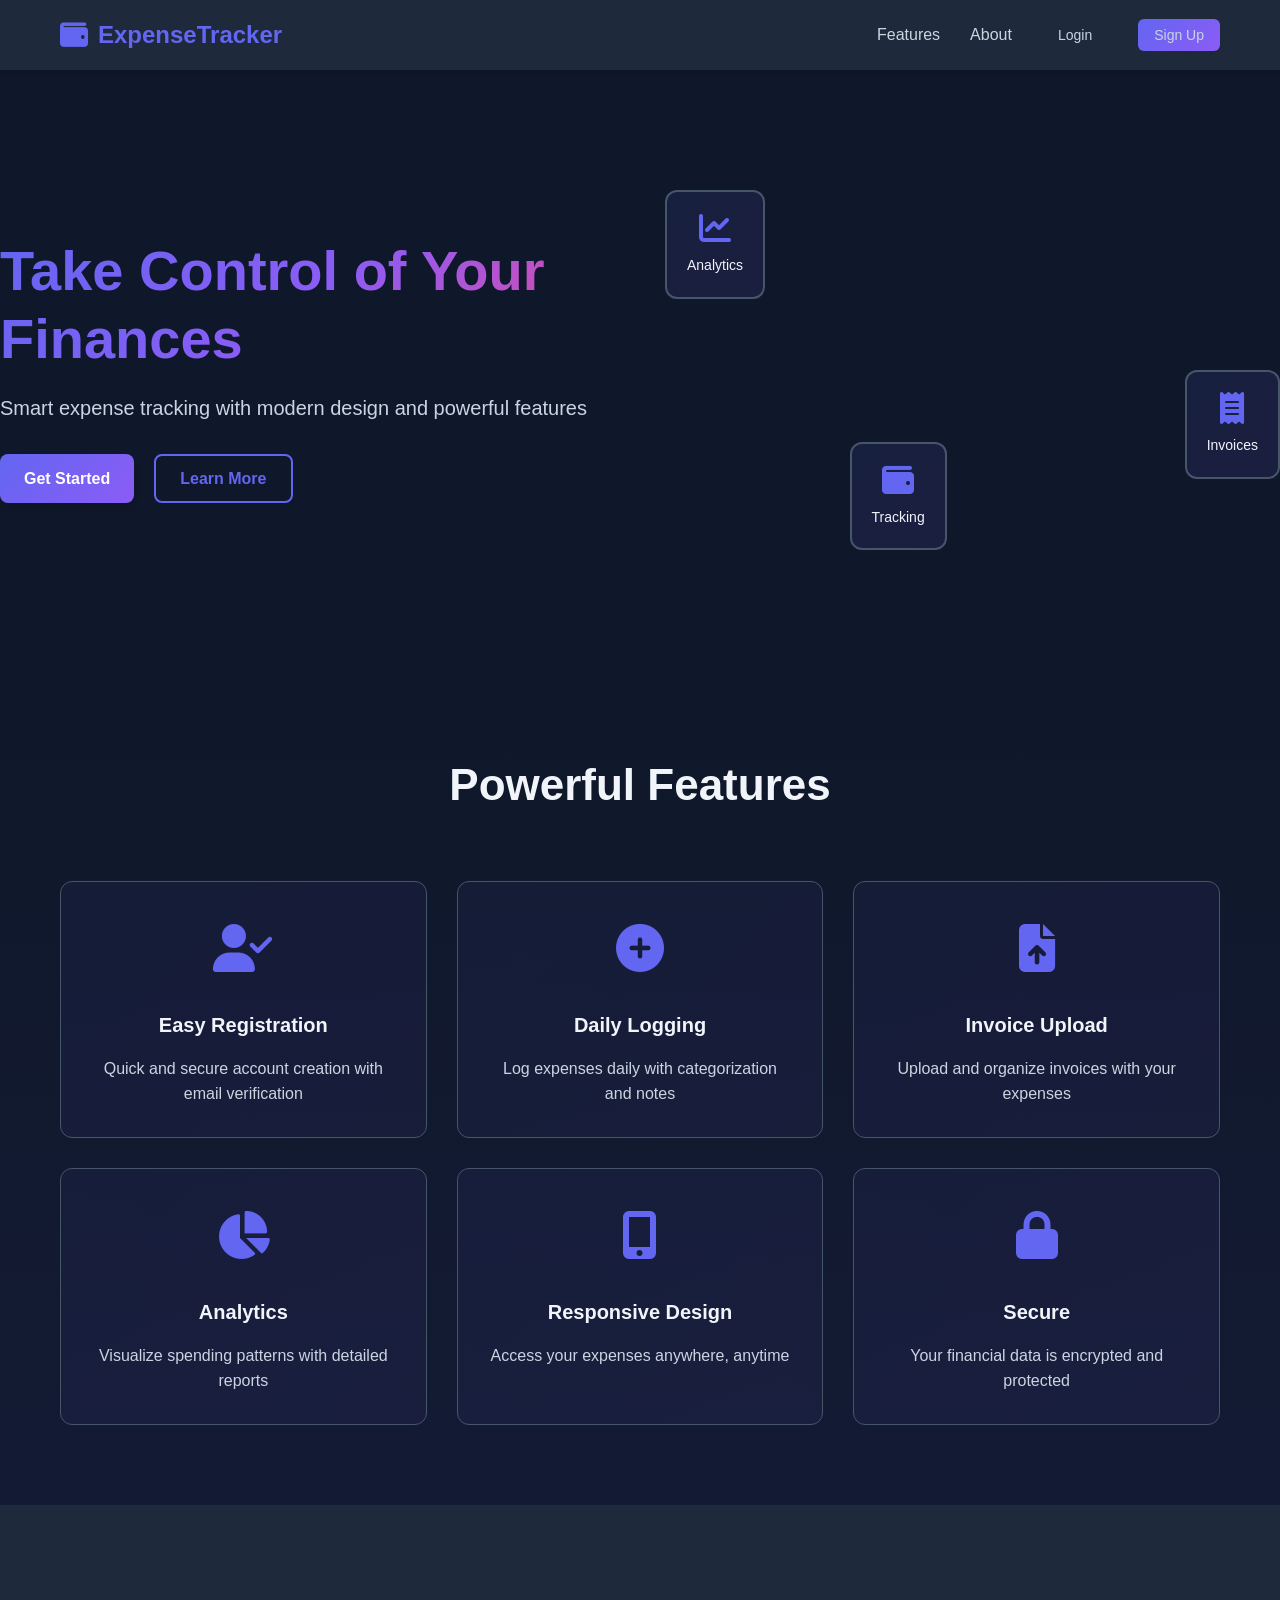
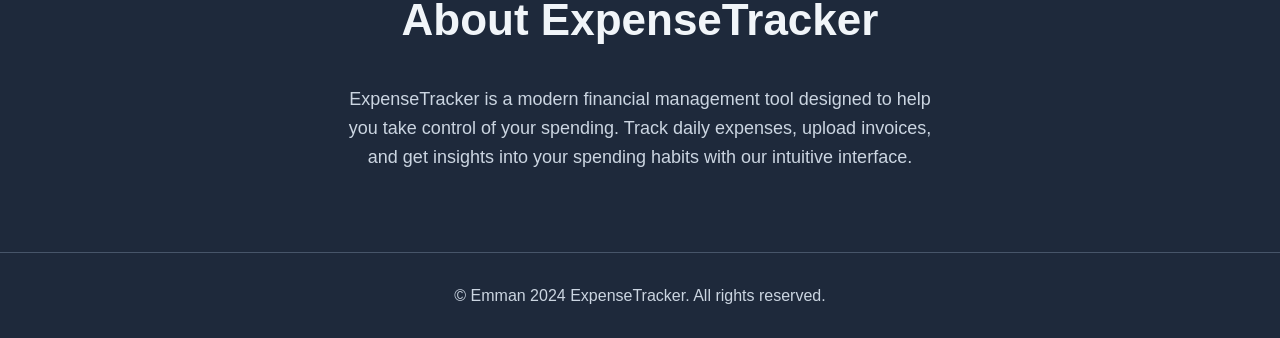
==== expense-tracker/index.html @ 3f5cd561 "Add files via upload" ====
<!DOCTYPE html>
<html lang="en">
<head>
    <meta charset="UTF-8">
    <meta name="viewport" content="width=device-width, initial-scale=1.0">
    <title>Expense Tracker - Smart Financial Management</title>
    <link rel="stylesheet" href="assets/css/style.css">
    <link rel="stylesheet" href="https://cdnjs.cloudflare.com/ajax/libs/font-awesome/6.4.0/css/all.min.css">
</head>
<body>
    <!-- Navigation -->
    <nav class="navbar">
        <div class="container">
            <div class="navbar-brand">
                <i class="fas fa-wallet"></i>
                <span>ExpenseTracker</span>
            </div>
            <ul class="nav-links">
                <li><a href="#features">Features</a></li>
                <li><a href="#about">About</a></li>
                <li><a href="login.html" class="btn-login">Login</a></li>
                <li><a href="register.html" class="btn-signup">Sign Up</a></li>
            </ul>
            <div class="hamburger">
                <span></span>
                <span></span>
                <span></span>
            </div>
        </div>
    </nav>

    <!-- Hero Section -->
    <section class="hero">
        <div class="hero-content">
            <h1>Take Control of Your Finances</h1>
            <p>Smart expense tracking with modern design and powerful features</p>
            <div class="hero-buttons">
                <a href="register.html" class="btn btn-primary">Get Started</a>
                <a href="#features" class="btn btn-secondary">Learn More</a>
            </div>
        </div>
        <div class="hero-image">
            <div class="floating-card card-1">
                <i class="fas fa-chart-line"></i>
                <p>Analytics</p>
            </div>
            <div class="floating-card card-2">
                <i class="fas fa-receipt"></i>
                <p>Invoices</p>
            </div>
            <div class="floating-card card-3">
                <i class="fas fa-wallet"></i>
                <p>Tracking</p>
            </div>
        </div>
    </section>

    <!-- Features Section -->
    <section id="features" class="features">
        <div class="container">
            <h2>Powerful Features</h2>
            <div class="features-grid">
                <div class="feature-card">
                    <div class="feature-icon">
                        <i class="fas fa-user-check"></i>
                    </div>
                    <h3>Easy Registration</h3>
                    <p>Quick and secure account creation with email verification</p>
                </div>
                <div class="feature-card">
                    <div class="feature-icon">
                        <i class="fas fa-plus-circle"></i>
                    </div>
                    <h3>Daily Logging</h3>
                    <p>Log expenses daily with categorization and notes</p>
                </div>
                <div class="feature-card">
                    <div class="feature-icon">
                        <i class="fas fa-file-upload"></i>
                    </div>
                    <h3>Invoice Upload</h3>
                    <p>Upload and organize invoices with your expenses</p>
                </div>
                <div class="feature-card">
                    <div class="feature-icon">
                        <i class="fas fa-chart-pie"></i>
                    </div>
                    <h3>Analytics</h3>
                    <p>Visualize spending patterns with detailed reports</p>
                </div>
                <div class="feature-card">
                    <div class="feature-icon">
                        <i class="fas fa-mobile-alt"></i>
                    </div>
                    <h3>Responsive Design</h3>
                    <p>Access your expenses anywhere, anytime</p>
                </div>
                <div class="feature-card">
                    <div class="feature-icon">
                        <i class="fas fa-lock"></i>
                    </div>
                    <h3>Secure</h3>
                    <p>Your financial data is encrypted and protected</p>
                </div>
            </div>
        </div>
    </section>

    <!-- About Section -->
    <section id="about" class="about">
        <div class="container">
            <h2>About ExpenseTracker</h2>
            <p>ExpenseTracker is a modern financial management tool designed to help you take control of your spending. Track daily expenses, upload invoices, and get insights into your spending habits with our intuitive interface.</p>
        </div>
    </section>

    <!-- Footer -->
    <footer class="footer">
        <div class="container">
            <p>&copy; Emman 2024 ExpenseTracker. All rights reserved.</p>
        </div>
    </footer>

    <script src="assets/js/script.js"></script>
</body>
</html>
---- expense-tracker/assets/css/style.css ----
/* =====================
   GLOBAL STYLES
   ===================== */

:root {
    --primary-color: #6366f1;
    --secondary-color: #8b5cf6;
    --accent-color: #ec4899;
    --success-color: #10b981;
    --warning-color: #f59e0b;
    --danger-color: #ef4444;
    --bg-primary: #0f172a;
    --bg-secondary: #1e293b;
    --bg-tertiary: #334155;
    --text-primary: #f1f5f9;
    --text-secondary: #cbd5e1;
    --border-color: #475569;
    --shadow: 0 10px 25px rgba(0, 0, 0, 0.3);
    --shadow-sm: 0 4px 6px rgba(0, 0, 0, 0.1);
    --transition: all 0.3s cubic-bezier(0.4, 0, 0.2, 1);
}

* {
    margin: 0;
    padding: 0;
    box-sizing: border-box;
}

html {
    scroll-behavior: smooth;
}

body {
    font-family: 'Segoe UI', Tahoma, Geneva, Verdana, sans-serif;
    background-color: var(--bg-primary);
    color: var(--text-primary);
    line-height: 1.6;
    overflow-x: hidden;
}

/* =====================
   UTILITIES
   ===================== */

.container {
    max-width: 1200px;
    margin: 0 auto;
    padding: 0 20px;
}

/* Buttons */
.btn {
    padding: 10px 24px;
    border: none;
    border-radius: 8px;
    font-size: 16px;
    font-weight: 600;
    cursor: pointer;
    transition: var(--transition);
    display: inline-flex;
    align-items: center;
    gap: 8px;
    text-decoration: none;
}

.btn-primary {
    background: linear-gradient(135deg, var(--primary-color), var(--secondary-color));
    color: white;
    box-shadow: var(--shadow-sm);
}

.btn-primary:hover {
    transform: translateY(-2px);
    box-shadow: var(--shadow);
}

.btn-secondary {
    background: transparent;
    color: var(--primary-color);
    border: 2px solid var(--primary-color);
}

.btn-secondary:hover {
    background: rgba(99, 102, 241, 0.1);
}

.btn-login, .btn-signup {
    padding: 8px 16px;
    border-radius: 6px;
    font-size: 14px;
}

.btn-login {
    color: var(--primary-color);
    background: transparent;
}

.btn-signup {
    background: linear-gradient(135deg, var(--primary-color), var(--secondary-color));
    color: white;
}

/* Forms */
.form-group {
    margin-bottom: 20px;
    position: relative;
}

.form-group label {
    display: block;
    margin-bottom: 8px;
    font-weight: 500;
    color: var(--text-primary);
}

.form-group input,
.form-group select,
.form-group textarea {
    width: 100%;
    padding: 12px 16px;
    background-color: var(--bg-secondary);
    border: 2px solid var(--border-color);
    color: var(--text-primary);
    border-radius: 8px;
    font-size: 16px;
    transition: var(--transition);
    font-family: inherit;
}

.form-group input:focus,
.form-group select:focus,
.form-group textarea:focus {
    outline: none;
    border-color: var(--primary-color);
    box-shadow: 0 0 0 3px rgba(99, 102, 241, 0.1);
}

.form-group i {
    position: absolute;
    right: 16px;
    top: 42px;
    color: var(--text-secondary);
    pointer-events: none;
}

.form-grid {
    display: grid;
    grid-template-columns: repeat(auto-fit, minmax(250px, 1fr));
    gap: 20px;
}

/* Messages */
.message {
    padding: 12px 16px;
    border-radius: 6px;
    margin-top: 16px;
    display: none;
}

.message.success {
    background-color: rgba(16, 185, 129, 0.1);
    color: var(--success-color);
    display: block;
    border: 1px solid rgba(16, 185, 129, 0.3);
}

.message.error {
    background-color: rgba(239, 68, 68, 0.1);
    color: var(--danger-color);
    display: block;
    border: 1px solid rgba(239, 68, 68, 0.3);
}

/* Empty State */
.empty-state {
    text-align: center;
    padding: 40px 20px;
    color: var(--text-secondary);
}

/* =====================
   NAVBAR
   ===================== */

.navbar {
    background-color: var(--bg-secondary);
    padding: 1rem 0;
    position: sticky;
    top: 0;
    z-index: 100;
    box-shadow: var(--shadow-sm);
}

.navbar .container {
    display: flex;
    justify-content: space-between;
    align-items: center;
}

.navbar-brand {
    display: flex;
    align-items: center;
    gap: 10px;
    font-size: 24px;
    font-weight: 700;
    color: var(--primary-color);
}

.navbar-brand i {
    font-size: 28px;
}

.nav-links {
    display: flex;
    list-style: none;
    gap: 30px;
    align-items: center;
}

.nav-links a {
    color: var(--text-secondary);
    text-decoration: none;
    transition: var(--transition);
    font-weight: 500;
}

.nav-links a:hover {
    color: var(--primary-color);
}

.hamburger {
    display: none;
    flex-direction: column;
    gap: 5px;
    cursor: pointer;
}

.hamburger span {
    width: 25px;
    height: 3px;
    background-color: var(--text-primary);
    border-radius: 2px;
}

/* =====================
   HERO SECTION
   ===================== */

.hero {
    padding: 100px 0;
    display: grid;
    grid-template-columns: 1fr 1fr;
    gap: 50px;
    align-items: center;
}

.hero-content h1 {
    font-size: 56px;
    line-height: 1.2;
    margin-bottom: 20px;
    background: linear-gradient(135deg, var(--primary-color), var(--secondary-color), var(--accent-color));
    -webkit-background-clip: text;
    -webkit-text-fill-color: transparent;
    background-clip: text;
}

.hero-content p {
    font-size: 20px;
    color: var(--text-secondary);
    margin-bottom: 30px;
}

.hero-buttons {
    display: flex;
    gap: 20px;
}

.hero-image {
    position: relative;
    height: 400px;
}

.floating-card {
    position: absolute;
    background: linear-gradient(135deg, rgba(99, 102, 241, 0.1), rgba(139, 92, 246, 0.1));
    border: 2px solid var(--border-color);
    border-radius: 12px;
    padding: 20px;
    text-align: center;
    animation: float 3s ease-in-out infinite;
}

.floating-card i {
    font-size: 32px;
    color: var(--primary-color);
    margin-bottom: 10px;
}

.floating-card p {
    font-size: 14px;
}

.card-1 {
    top: 20px;
    left: 0;
    animation-delay: 0s;
}

.card-2 {
    top: 50%;
    right: 0;
    animation-delay: 1s;
}

.card-3 {
    bottom: 20px;
    left: 30%;
    animation-delay: 2s;
}

@keyframes float {
    0%, 100% { transform: translateY(0px); }
    50% { transform: translateY(-20px); }
}

/* =====================
   FEATURES SECTION
   ===================== */

.features {
    padding: 80px 0;
    background: linear-gradient(180deg, transparent, rgba(99, 102, 241, 0.05));
}

.features h2 {
    font-size: 44px;
    text-align: center;
    margin-bottom: 60px;
}

.features-grid {
    display: grid;
    grid-template-columns: repeat(auto-fit, minmax(300px, 1fr));
    gap: 30px;
}

.feature-card {
    background: linear-gradient(135deg, rgba(99, 102, 241, 0.05), rgba(139, 92, 246, 0.05));
    border: 1px solid var(--border-color);
    border-radius: 12px;
    padding: 30px;
    text-align: center;
    transition: var(--transition);
    cursor: pointer;
}

.feature-card:hover {
    border-color: var(--primary-color);
    transform: translateY(-5px);
    box-shadow: var(--shadow);
}

.feature-icon {
    font-size: 48px;
    color: var(--primary-color);
    margin-bottom: 20px;
}

.feature-card h3 {
    font-size: 20px;
    margin-bottom: 15px;
}

.feature-card p {
    color: var(--text-secondary);
}

/* =====================
   ABOUT SECTION
   ===================== */

.about {
    padding: 80px 0;
    text-align: center;
    background-color: var(--bg-secondary);
}

.about h2 {
    font-size: 44px;
    margin-bottom: 30px;
}

.about p {
    font-size: 18px;
    color: var(--text-secondary);
    max-width: 600px;
    margin: 0 auto;
}

/* =====================
   AUTH PAGE
   ===================== */

.auth-page {
    display: flex;
    align-items: center;
    justify-content: center;
    min-height: 100vh;
    background: linear-gradient(135deg, var(--bg-primary), var(--bg-secondary));
}

.auth-container {
    width: 100%;
    max-width: 450px;
    padding: 20px;
}

.auth-box {
    background-color: var(--bg-secondary);
    border: 1px solid var(--border-color);
    border-radius: 16px;
    padding: 40px;
    box-shadow: var(--shadow);
}

.auth-header {
    text-align: center;
    margin-bottom: 40px;
}

.auth-header i {
    font-size: 48px;
    color: var(--primary-color);
    margin-bottom: 20px;
}

.auth-header h1 {
    font-size: 28px;
    margin-bottom: 10px;
}

.auth-header p {
    color: var(--text-secondary);
    font-size: 16px;
}

.auth-form {
    display: flex;
    flex-direction: column;
    gap: 20px;
}

.auth-footer {
    text-align: center;
    margin-top: 20px;
}

.auth-footer p {
    color: var(--text-secondary);
}

.auth-footer a {
    color: var(--primary-color);
    text-decoration: none;
    font-weight: 600;
}

.auth-footer a:hover {
    text-decoration: underline;
}

/* =====================
   FOOTER
   ===================== */

.footer {
    background-color: var(--bg-secondary);
    padding: 30px 0;
    text-align: center;
    border-top: 1px solid var(--border-color);
    color: var(--text-secondary);
}

/* =====================
   DASHBOARD
   ===================== */

.dashboard-header {
    background-color: var(--bg-secondary);
    border-bottom: 1px solid var(--border-color);
    padding: 20px;
    display: flex;
    justify-content: space-between;
    align-items: center;
    position: sticky;
    top: 0;
    z-index: 90;
}

.header-left {
    display: flex;
    align-items: center;
    gap: 20px;
}

.menu-toggle {
    display: none;
    background: none;
    border: none;
    color: var(--text-primary);
    font-size: 24px;
    cursor: pointer;
}

.brand {
    display: flex;
    align-items: center;
    gap: 10px;
    font-size: 20px;
    font-weight: 700;
    color: var(--primary-color);
}

.brand i {
    font-size: 24px;
}

.header-right {
    display: flex;
    align-items: center;
    gap: 20px;
}

.user-profile {
    display: flex;
    align-items: center;
    gap: 15px;
    color: var(--text-secondary);
}

.logout-btn {
    background: linear-gradient(135deg, var(--primary-color), var(--secondary-color));
    border: none;
    color: white;
    width: 40px;
    height: 40px;
    border-radius: 8px;
    cursor: pointer;
    transition: var(--transition);
    font-size: 16px;
}

.logout-btn:hover {
    transform: scale(1.05);
}

/* Dashboard Layout */
.dashboard-container {
    display: grid;
    grid-template-columns: 250px 1fr;
    gap: 0;
    min-height: calc(100vh - 60px);
}

.sidebar {
    background-color: var(--bg-secondary);
    border-right: 1px solid var(--border-color);
    padding: 20px;
    max-height: calc(100vh - 60px);
    overflow-y: auto;
}

.sidebar-nav ul {
    list-style: none;
    display: flex;
    flex-direction: column;
    gap: 10px;
}

.sidebar-nav .nav-link {
    display: flex;
    align-items: center;
    gap: 15px;
    padding: 12px 16px;
    color: var(--text-secondary);
    text-decoration: none;
    border-radius: 8px;
    transition: var(--transition);
}

.sidebar-nav .nav-link:hover,
.sidebar-nav .nav-link.active {
    background-color: rgba(99, 102, 241, 0.1);
    color: var(--primary-color);
}

.sidebar-nav .nav-link i {
    font-size: 18px;
    width: 20px;
}

/* Dashboard Content */
.dashboard-content {
    padding: 40px;
    background-color: var(--bg-primary);
    overflow-y: auto;
    max-height: calc(100vh - 60px);
}

.page {
    display: none;
}

.page.active {
    display: block;
    animation: fadeIn 0.3s ease-in;
}

@keyframes fadeIn {
    from { opacity: 0; }
    to { opacity: 1; }
}

.page-header {
    margin-bottom: 40px;
}

.page-header h1 {
    font-size: 32px;
    margin-bottom: 20px;
}

/* Filter Buttons */
.filter-buttons {
    display: flex;
    gap: 10px;
}

.filter-btn {
    padding: 8px 16px;
    background-color: var(--bg-secondary);
    border: 1px solid var(--border-color);
    color: var(--text-secondary);
    border-radius: 6px;
    cursor: pointer;
    transition: var(--transition);
    font-weight: 500;
}

.filter-btn:hover,
.filter-btn.active {
    background-color: var(--primary-color);
    border-color: var(--primary-color);
    color: white;
}

/* Dashboard Grid */
.dashboard-grid {
    display: grid;
    grid-template-columns: repeat(auto-fit, minmax(250px, 1fr));
    gap: 20px;
    margin-bottom: 40px;
}

.stat-card {
    background: linear-gradient(135deg, rgba(99, 102, 241, 0.1), rgba(139, 92, 246, 0.1));
    border: 1px solid var(--border-color);
    border-radius: 12px;
    padding: 24px;
    display: flex;
    align-items: center;
    gap: 20px;
}

.stat-icon {
    width: 60px;
    height: 60px;
    background: linear-gradient(135deg, var(--primary-color), var(--secondary-color));
    border-radius: 12px;
    display: flex;
    align-items: center;
    justify-content: center;
    font-size: 28px;
    color: white;
}

.stat-content {
    flex: 1;
}

.stat-label {
    color: var(--text-secondary);
    font-size: 14px;
    margin-bottom: 8px;
}

.stat-value {
    font-size: 28px;
    font-weight: 700;
    color: var(--text-primary);
}

/* Charts */
.charts-section {
    display: grid;
    grid-template-columns: repeat(auto-fit, minmax(400px, 1fr));
    gap: 20px;
    margin-bottom: 40px;
}

.chart-container {
    background: linear-gradient(135deg, rgba(99, 102, 241, 0.05), rgba(139, 92, 246, 0.05));
    border: 1px solid var(--border-color);
    border-radius: 12px;
    padding: 24px;
}

.chart-container h3 {
    margin-bottom: 20px;
    font-size: 18px;
}

/* Expenses List */
.expenses-list {
    display: flex;
    flex-direction: column;
    gap: 12px;
}

.expense-item {
    background-color: var(--bg-secondary);
    border: 1px solid var(--border-color);
    border-radius: 8px;
    padding: 16px;
    display: flex;
    justify-content: space-between;
    align-items: center;
    transition: var(--transition);
}

.expense-item:hover {
    border-color: var(--primary-color);
    transform: translateX(5px);
}

.expense-info {
    display: flex;
    align-items: center;
    gap: 15px;
    flex: 1;
}

.expense-category {
    width: 50px;
    height: 50px;
    border-radius: 8px;
    display: flex;
    align-items: center;
    justify-content: center;
    font-size: 24px;
    color: white;
}

.expense-details {
    flex: 1;
}

.expense-description {
    font-weight: 600;
    color: var(--text-primary);
    margin-bottom: 4px;
}

.expense-meta {
    font-size: 13px;
    color: var(--text-secondary);
}

.expense-amount {
    font-size: 20px;
    font-weight: 700;
    color: var(--danger-color);
}

.expense-actions {
    display: flex;
    gap: 10px;
}

.btn-delete {
    background: var(--danger-color);
    color: white;
    border: none;
    width: 36px;
    height: 36px;
    border-radius: 6px;
    cursor: pointer;
    transition: var(--transition);
    font-size: 14px;
}

.btn-delete:hover {
    opacity: 0.8;
}

/* Form Container */
.form-container {
    background-color: var(--bg-secondary);
    border: 1px solid var(--border-color);
    border-radius: 12px;
    padding: 30px;
    max-width: 600px;
}

/* Upload Section */
.upload-section {
    margin-bottom: 40px;
}

.upload-area {
    background: linear-gradient(135deg, rgba(99, 102, 241, 0.1), rgba(139, 92, 246, 0.1));
    border: 2px dashed var(--primary-color);
    border-radius: 12px;
    padding: 60px 20px;
    text-align: center;
    cursor: pointer;
    transition: var(--transition);
}

.upload-area:hover {
    background: linear-gradient(135deg, rgba(99, 102, 241, 0.2), rgba(139, 92, 246, 0.2));
}

.upload-area i {
    font-size: 48px;
    color: var(--primary-color);
    margin-bottom: 20px;
}

.upload-area h3 {
    font-size: 20px;
    margin-bottom: 10px;
}

.upload-area p {
    color: var(--text-secondary);
}

/* Invoice Form */
.invoice-form {
    background-color: var(--bg-secondary);
    border: 1px solid var(--border-color);
    border-radius: 12px;
    padding: 30px;
    margin-bottom: 40px;
}

/* Invoices List */
.invoices-list {
    margin-top: 40px;
}

.invoice-item {
    background-color: var(--bg-secondary);
    border: 1px solid var(--border-color);
    border-radius: 8px;
    padding: 16px;
    display: flex;
    justify-content: space-between;
    align-items: center;
    margin-bottom: 12px;
}

.invoice-info {
    flex: 1;
}

.invoice-vendor {
    font-weight: 600;
    color: var(--text-primary);
    margin-bottom: 4px;
}

.invoice-meta {
    font-size: 13px;
    color: var(--text-secondary);
}

.invoice-download {
    background: var(--primary-color);
    color: white;
    border: none;
    padding: 8px 16px;
    border-radius: 6px;
    cursor: pointer;
    transition: var(--transition);
}

.invoice-download:hover {
    opacity: 0.8;
}

/* Recent Expenses */
.recent-expenses {
    background-color: var(--bg-secondary);
    border: 1px solid var(--border-color);
    border-radius: 12px;
    padding: 24px;
}

.recent-expenses h3 {
    margin-bottom: 20px;
    font-size: 18px;
}

/* Toast Notifications */
.toast-container {
    position: fixed;
    top: 20px;
    right: 20px;
    z-index: 1000;
}

.toast {
    background-color: var(--bg-secondary);
    border: 1px solid var(--border-color);
    border-radius: 8px;
    padding: 16px 20px;
    margin-bottom: 10px;
    display: flex;
    align-items: center;
    gap: 12px;
    min-width: 300px;
    animation: slideIn 0.3s ease-in;
}

.toast.success {
    border-left: 4px solid var(--success-color);
}

.toast.error {
    border-left: 4px solid var(--danger-color);
}

@keyframes slideIn {
    from {
        transform: translateX(400px);
        opacity: 0;
    }
    to {
        transform: translateX(0);
        opacity: 1;
    }
}

.toast-close {
    background: none;
    border: none;
    color: var(--text-secondary);
    font-size: 18px;
    cursor: pointer;
    margin-left: auto;
}

.toast-close:hover {
    color: var(--text-primary);
}

/* =====================
   RESPONSIVE
   ===================== */

@media (max-width: 768px) {
    .hamburger {
        display: flex;
    }

    .nav-links {
        display: none;
    }

    .hero {
        grid-template-columns: 1fr;
        padding: 50px 0;
    }

    .hero-content h1 {
        font-size: 36px;
    }

    .hero-buttons {
        flex-direction: column;
    }

    .features-grid {
        grid-template-columns: 1fr;
    }

    .dashboard-container {
        grid-template-columns: 1fr;
    }

    .sidebar {
        position: fixed;
        left: -250px;
        top: 60px;
        height: calc(100vh - 60px);
        z-index: 80;
        transition: var(--transition);
        box-shadow: var(--shadow);
    }

    .sidebar.active {
        left: 0;
    }

    .dashboard-content {
        padding: 20px;
    }

    .page-header h1 {
        font-size: 24px;
    }

    .dashboard-grid {
        grid-template-columns: 1fr;
    }

    .charts-section {
        grid-template-columns: 1fr;
    }

    .form-grid {
        grid-template-columns: 1fr;
    }

    .filter-buttons {
        flex-wrap: wrap;
    }

    .expense-item {
        flex-direction: column;
        text-align: center;
    }

    .expense-info {
        width: 100%;
        justify-content: center;
        flex-direction: column;
    }

    .expense-amount {
        margin-top: 10px;
    }

    .toast {
        min-width: 90vw;
    }

    .analytics-grid {
        grid-template-columns: 1fr;
    }
}

@media (max-width: 480px) {
    .container {
        padding: 0 15px;
    }

    .btn {
        padding: 8px 16px;
        font-size: 14px;
    }

    .hero-content h1 {
        font-size: 28px;
    }

    .hero-content p {
        font-size: 16px;
    }

    .features-grid {
        gap: 15px;
    }

    .feature-card {
        padding: 20px;
    }

    .feature-icon {
        font-size: 36px;
    }

    .dashboard-header {
        padding: 15px;
    }

    .user-profile {
        gap: 10px;
    }

    .dashboard-content {
        padding: 15px;
    }

    .stat-card {
        flex-direction: column;
        text-align: center;
    }

    .form-container,
    .invoice-form {
        padding: 20px;
    }

    .upload-area {
        padding: 40px 15px;
    }

    .filter-buttons {
        gap: 8px;
    }

    .filter-btn {
        padding: 6px 12px;
        font-size: 13px;
    }
}
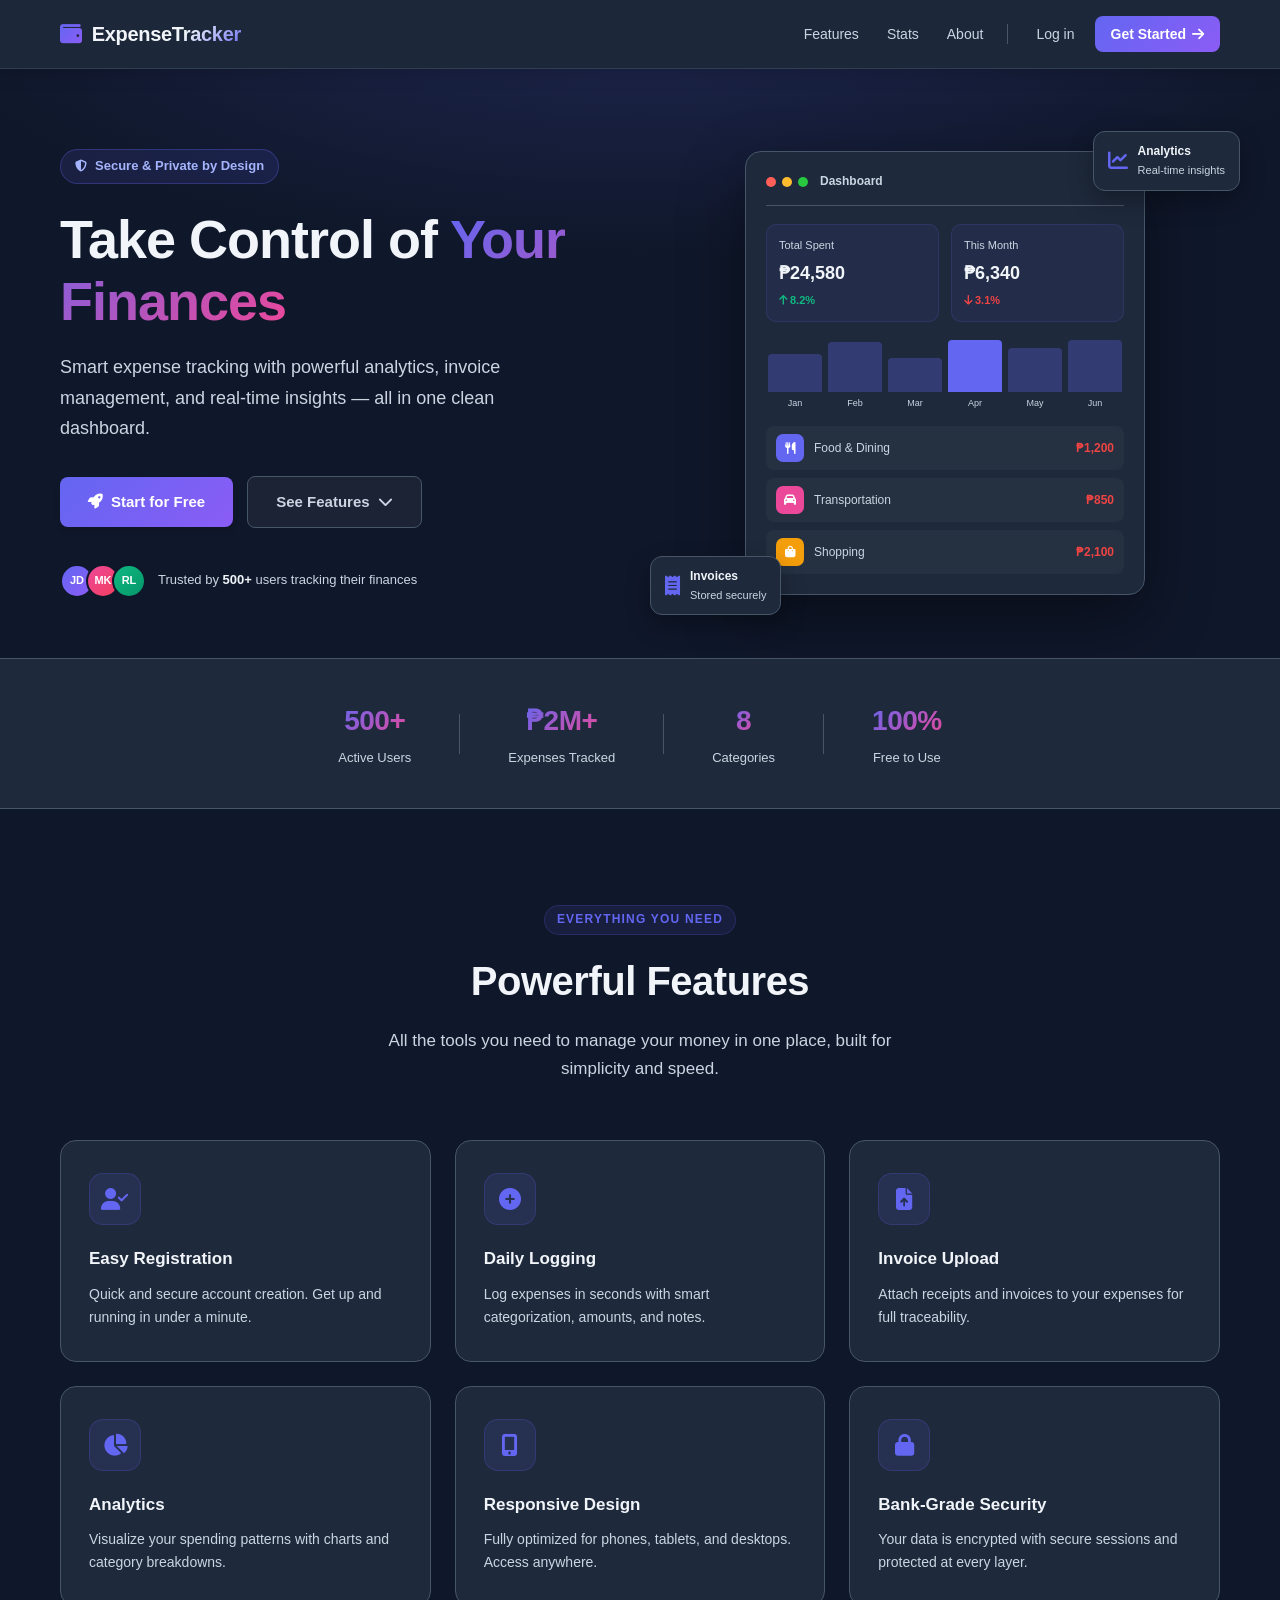
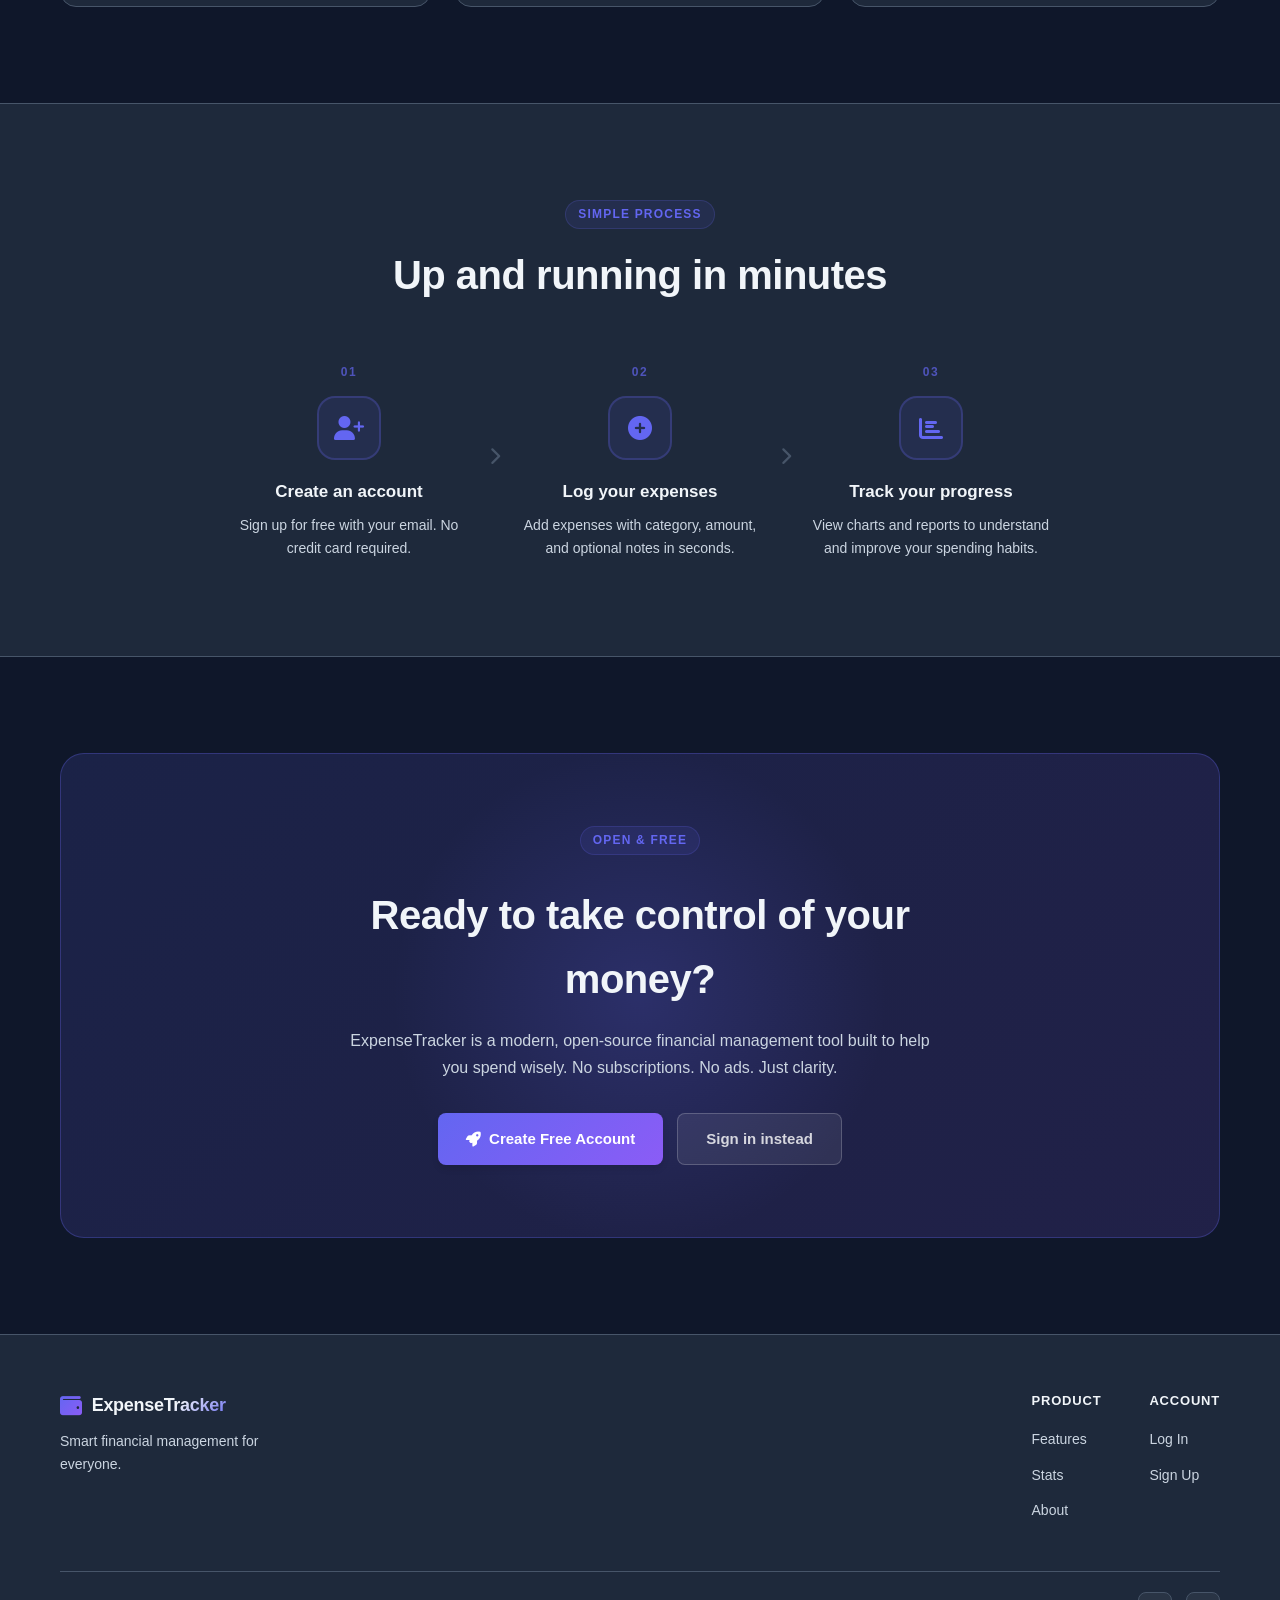
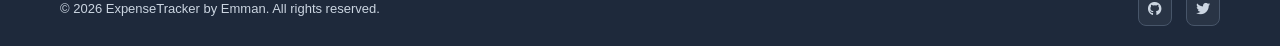
==== commit 06ecfa8d: "Add files via upload" ====
--- a/expense-tracker/index.html
+++ b/expense-tracker/index.html
@@ -3,25 +3,31 @@
 <head>
     <meta charset="UTF-8">
     <meta name="viewport" content="width=device-width, initial-scale=1.0">
-    <title>Expense Tracker - Smart Financial Management</title>
+    <title>ExpenseTracker — Smart Financial Management</title>
+    <meta name="description" content="Track expenses, upload invoices, and visualize your spending with ExpenseTracker.">
     <link rel="stylesheet" href="assets/css/style.css">
     <link rel="stylesheet" href="https://cdnjs.cloudflare.com/ajax/libs/font-awesome/6.4.0/css/all.min.css">
 </head>
 <body>
-    <!-- Navigation -->
+
+    <!-- ========================
+         NAVIGATION
+    ========================= -->
     <nav class="navbar">
         <div class="container">
-            <div class="navbar-brand">
+            <a href="index.html" class="navbar-brand">
                 <i class="fas fa-wallet"></i>
                 <span>ExpenseTracker</span>
-            </div>
+            </a>
             <ul class="nav-links">
                 <li><a href="#features">Features</a></li>
+                <li><a href="#stats">Stats</a></li>
                 <li><a href="#about">About</a></li>
-                <li><a href="login.html" class="btn-login">Login</a></li>
-                <li><a href="register.html" class="btn-signup">Sign Up</a></li>
+                <li class="nav-divider"></li>
+                <li><a href="login.html" class="btn-login">Log in</a></li>
+                <li><a href="register.html" class="btn-signup">Get Started <i class="fas fa-arrow-right"></i></a></li>
             </ul>
-            <div class="hamburger">
+            <div class="hamburger" aria-label="Toggle navigation" role="button" tabindex="0">
                 <span></span>
                 <span></span>
                 <span></span>
@@ -29,95 +35,296 @@
         </div>
     </nav>
 
-    <!-- Hero Section -->
+    <!-- ========================
+         HERO SECTION
+    ========================= -->
     <section class="hero">
-        <div class="hero-content">
-            <h1>Take Control of Your Finances</h1>
-            <p>Smart expense tracking with modern design and powerful features</p>
-            <div class="hero-buttons">
-                <a href="register.html" class="btn btn-primary">Get Started</a>
-                <a href="#features" class="btn btn-secondary">Learn More</a>
-            </div>
-        </div>
-        <div class="hero-image">
-            <div class="floating-card card-1">
-                <i class="fas fa-chart-line"></i>
-                <p>Analytics</p>
-            </div>
-            <div class="floating-card card-2">
-                <i class="fas fa-receipt"></i>
-                <p>Invoices</p>
-            </div>
-            <div class="floating-card card-3">
-                <i class="fas fa-wallet"></i>
-                <p>Tracking</p>
-            </div>
-        </div>
-    </section>
-
-    <!-- Features Section -->
+        <div class="container hero-inner">
+            <!-- Left: copy -->
+            <div class="hero-content">
+                <div class="hero-badge">
+                    <i class="fas fa-shield-alt"></i>
+                    <span>Secure &amp; Private by Design</span>
+                </div>
+                <h1>Take Control of <span class="highlight">Your Finances</span></h1>
+                <p>Smart expense tracking with powerful analytics, invoice management, and real-time insights — all in one clean dashboard.</p>
+                <div class="hero-buttons">
+                    <a href="register.html" class="btn btn-primary btn-lg">
+                        <i class="fas fa-rocket"></i> Start for Free
+                    </a>
+                    <a href="#features" class="btn btn-ghost btn-lg">
+                        See Features <i class="fas fa-chevron-down"></i>
+                    </a>
+                </div>
+                <div class="hero-trust">
+                    <div class="trust-avatars">
+                        <span class="avatar av-1">JD</span>
+                        <span class="avatar av-2">MK</span>
+                        <span class="avatar av-3">RL</span>
+                    </div>
+                    <p>Trusted by <strong>500+</strong> users tracking their finances</p>
+                </div>
+            </div>
+
+            <!-- Right: dashboard preview -->
+            <div class="hero-visual">
+                <div class="dashboard-preview">
+                    <div class="preview-header">
+                        <span class="preview-dot red"></span>
+                        <span class="preview-dot yellow"></span>
+                        <span class="preview-dot green"></span>
+                        <span class="preview-title">Dashboard</span>
+                    </div>
+                    <div class="preview-stats">
+                        <div class="preview-stat">
+                            <span class="ps-label">Total Spent</span>
+                            <span class="ps-value">₱24,580</span>
+                            <span class="ps-change up"><i class="fas fa-arrow-up"></i> 8.2%</span>
+                        </div>
+                        <div class="preview-stat">
+                            <span class="ps-label">This Month</span>
+                            <span class="ps-value">₱6,340</span>
+                            <span class="ps-change down"><i class="fas fa-arrow-down"></i> 3.1%</span>
+                        </div>
+                    </div>
+                    <div class="preview-bar-chart">
+                        <div class="bar-wrap">
+                            <div class="bar" style="height: 55%"></div><span>Jan</span>
+                        </div>
+                        <div class="bar-wrap">
+                            <div class="bar" style="height: 72%"></div><span>Feb</span>
+                        </div>
+                        <div class="bar-wrap">
+                            <div class="bar" style="height: 48%"></div><span>Mar</span>
+                        </div>
+                        <div class="bar-wrap">
+                            <div class="bar active" style="height: 90%"></div><span>Apr</span>
+                        </div>
+                        <div class="bar-wrap">
+                            <div class="bar" style="height: 63%"></div><span>May</span>
+                        </div>
+                        <div class="bar-wrap">
+                            <div class="bar" style="height: 80%"></div><span>Jun</span>
+                        </div>
+                    </div>
+                    <div class="preview-expenses">
+                        <div class="pe-item">
+                            <span class="pe-icon" style="background:#6366f1"><i class="fas fa-utensils"></i></span>
+                            <span class="pe-desc">Food &amp; Dining</span>
+                            <span class="pe-amount">₱1,200</span>
+                        </div>
+                        <div class="pe-item">
+                            <span class="pe-icon" style="background:#ec4899"><i class="fas fa-car"></i></span>
+                            <span class="pe-desc">Transportation</span>
+                            <span class="pe-amount">₱850</span>
+                        </div>
+                        <div class="pe-item">
+                            <span class="pe-icon" style="background:#f59e0b"><i class="fas fa-shopping-bag"></i></span>
+                            <span class="pe-desc">Shopping</span>
+                            <span class="pe-amount">₱2,100</span>
+                        </div>
+                    </div>
+                </div>
+
+                <!-- Floating badges -->
+                <div class="float-badge badge-a">
+                    <i class="fas fa-chart-line"></i>
+                    <div>
+                        <strong>Analytics</strong>
+                        <span>Real-time insights</span>
+                    </div>
+                </div>
+                <div class="float-badge badge-b">
+                    <i class="fas fa-receipt"></i>
+                    <div>
+                        <strong>Invoices</strong>
+                        <span>Stored securely</span>
+                    </div>
+                </div>
+            </div>
+        </div>
+    </section>
+
+    <!-- ========================
+         STATS BAR
+    ========================= -->
+    <section id="stats" class="stats-bar">
+        <div class="container">
+            <div class="stats-grid">
+                <div class="stat-item">
+                    <span class="stat-number">500+</span>
+                    <span class="stat-desc">Active Users</span>
+                </div>
+                <div class="stat-divider"></div>
+                <div class="stat-item">
+                    <span class="stat-number">₱2M+</span>
+                    <span class="stat-desc">Expenses Tracked</span>
+                </div>
+                <div class="stat-divider"></div>
+                <div class="stat-item">
+                    <span class="stat-number">8</span>
+                    <span class="stat-desc">Categories</span>
+                </div>
+                <div class="stat-divider"></div>
+                <div class="stat-item">
+                    <span class="stat-number">100%</span>
+                    <span class="stat-desc">Free to Use</span>
+                </div>
+            </div>
+        </div>
+    </section>
+
+    <!-- ========================
+         FEATURES SECTION
+    ========================= -->
     <section id="features" class="features">
         <div class="container">
-            <h2>Powerful Features</h2>
+            <div class="section-header">
+                <span class="section-tag">Everything you need</span>
+                <h2>Powerful Features</h2>
+                <p>All the tools you need to manage your money in one place, built for simplicity and speed.</p>
+            </div>
             <div class="features-grid">
                 <div class="feature-card">
-                    <div class="feature-icon">
+                    <div class="feature-icon-wrap">
                         <i class="fas fa-user-check"></i>
                     </div>
                     <h3>Easy Registration</h3>
-                    <p>Quick and secure account creation with email verification</p>
-                </div>
-                <div class="feature-card">
-                    <div class="feature-icon">
+                    <p>Quick and secure account creation. Get up and running in under a minute.</p>
+                </div>
+                <div class="feature-card">
+                    <div class="feature-icon-wrap">
                         <i class="fas fa-plus-circle"></i>
                     </div>
                     <h3>Daily Logging</h3>
-                    <p>Log expenses daily with categorization and notes</p>
-                </div>
-                <div class="feature-card">
-                    <div class="feature-icon">
+                    <p>Log expenses in seconds with smart categorization, amounts, and notes.</p>
+                </div>
+                <div class="feature-card">
+                    <div class="feature-icon-wrap">
                         <i class="fas fa-file-upload"></i>
                     </div>
                     <h3>Invoice Upload</h3>
-                    <p>Upload and organize invoices with your expenses</p>
-                </div>
-                <div class="feature-card">
-                    <div class="feature-icon">
+                    <p>Attach receipts and invoices to your expenses for full traceability.</p>
+                </div>
+                <div class="feature-card">
+                    <div class="feature-icon-wrap">
                         <i class="fas fa-chart-pie"></i>
                     </div>
                     <h3>Analytics</h3>
-                    <p>Visualize spending patterns with detailed reports</p>
-                </div>
-                <div class="feature-card">
-                    <div class="feature-icon">
+                    <p>Visualize your spending patterns with charts and category breakdowns.</p>
+                </div>
+                <div class="feature-card">
+                    <div class="feature-icon-wrap">
                         <i class="fas fa-mobile-alt"></i>
                     </div>
                     <h3>Responsive Design</h3>
-                    <p>Access your expenses anywhere, anytime</p>
-                </div>
-                <div class="feature-card">
-                    <div class="feature-icon">
+                    <p>Fully optimized for phones, tablets, and desktops. Access anywhere.</p>
+                </div>
+                <div class="feature-card">
+                    <div class="feature-icon-wrap">
                         <i class="fas fa-lock"></i>
                     </div>
-                    <h3>Secure</h3>
-                    <p>Your financial data is encrypted and protected</p>
-                </div>
-            </div>
-        </div>
-    </section>
-
-    <!-- About Section -->
-    <section id="about" class="about">
-        <div class="container">
-            <h2>About ExpenseTracker</h2>
-            <p>ExpenseTracker is a modern financial management tool designed to help you take control of your spending. Track daily expenses, upload invoices, and get insights into your spending habits with our intuitive interface.</p>
-        </div>
-    </section>
-
-    <!-- Footer -->
+                    <h3>Bank-Grade Security</h3>
+                    <p>Your data is encrypted with secure sessions and protected at every layer.</p>
+                </div>
+            </div>
+        </div>
+    </section>
+
+    <!-- ========================
+         HOW IT WORKS
+    ========================= -->
+    <section class="how-it-works">
+        <div class="container">
+            <div class="section-header">
+                <span class="section-tag">Simple process</span>
+                <h2>Up and running in minutes</h2>
+            </div>
+            <div class="steps-grid">
+                <div class="step">
+                    <div class="step-number">01</div>
+                    <div class="step-icon"><i class="fas fa-user-plus"></i></div>
+                    <h3>Create an account</h3>
+                    <p>Sign up for free with your email. No credit card required.</p>
+                </div>
+                <div class="step-connector"><i class="fas fa-chevron-right"></i></div>
+                <div class="step">
+                    <div class="step-number">02</div>
+                    <div class="step-icon"><i class="fas fa-plus-circle"></i></div>
+                    <h3>Log your expenses</h3>
+                    <p>Add expenses with category, amount, and optional notes in seconds.</p>
+                </div>
+                <div class="step-connector"><i class="fas fa-chevron-right"></i></div>
+                <div class="step">
+                    <div class="step-number">03</div>
+                    <div class="step-icon"><i class="fas fa-chart-bar"></i></div>
+                    <h3>Track your progress</h3>
+                    <p>View charts and reports to understand and improve your spending habits.</p>
+                </div>
+            </div>
+        </div>
+    </section>
+
+    <!-- ========================
+         ABOUT / CTA SECTION
+    ========================= -->
+    <section id="about" class="cta-section">
+        <div class="container">
+            <div class="cta-card">
+                <div class="cta-glow"></div>
+                <div class="cta-content">
+                    <span class="section-tag">Open & Free</span>
+                    <h2>Ready to take control of your money?</h2>
+                    <p>ExpenseTracker is a modern, open-source financial management tool built to help you spend wisely. No subscriptions. No ads. Just clarity.</p>
+                    <div class="cta-buttons">
+                        <a href="register.html" class="btn btn-primary btn-lg">
+                            <i class="fas fa-rocket"></i> Create Free Account
+                        </a>
+                        <a href="login.html" class="btn btn-ghost-light btn-lg">Sign in instead</a>
+                    </div>
+                </div>
+            </div>
+        </div>
+    </section>
+
+    <!-- ========================
+         FOOTER
+    ========================= -->
     <footer class="footer">
         <div class="container">
-            <p>&copy; Emman 2024 ExpenseTracker. All rights reserved.</p>
+            <div class="footer-inner">
+                <div class="footer-brand">
+                    <a href="index.html" class="navbar-brand footer-logo">
+                        <i class="fas fa-wallet"></i>
+                        <span>ExpenseTracker</span>
+                    </a>
+                    <p>Smart financial management for everyone.</p>
+                </div>
+                <div class="footer-links">
+                    <div class="footer-col">
+                        <h4>Product</h4>
+                        <ul>
+                            <li><a href="#features">Features</a></li>
+                            <li><a href="#stats">Stats</a></li>
+                            <li><a href="#about">About</a></li>
+                        </ul>
+                    </div>
+                    <div class="footer-col">
+                        <h4>Account</h4>
+                        <ul>
+                            <li><a href="login.html">Log In</a></li>
+                            <li><a href="register.html">Sign Up</a></li>
+                        </ul>
+                    </div>
+                </div>
+            </div>
+            <div class="footer-bottom">
+                <p>&copy; 2026 ExpenseTracker by Emman. All rights reserved.</p>
+                <div class="footer-social">
+                    <a href="https://github.com/Jevxtn" aria-label="GitHub"><i class="fab fa-github"></i></a>
+                    <a href="#" aria-label="Twitter"><i class="fab fa-twitter"></i></a>
+                </div>
+            </div>
         </div>
     </footer>
 
--- a/expense-tracker/assets/css/style.css
+++ b/expense-tracker/assets/css/style.css
@@ -117,7 +117,7 @@
 .form-group select,
 .form-group textarea {
     width: 100%;
-    padding: 12px 16px;
+    padding: 12px 44px 12px 16px;
     background-color: var(--bg-secondary);
     border: 2px solid var(--border-color);
     color: var(--text-primary);
@@ -183,37 +183,54 @@
    ===================== */
 
 .navbar {
-    background-color: var(--bg-secondary);
-    padding: 1rem 0;
+    background-color: rgba(30, 41, 59, 0.95);
+    backdrop-filter: blur(12px);
+    -webkit-backdrop-filter: blur(12px);
+    padding: 0;
     position: sticky;
     top: 0;
     z-index: 100;
-    box-shadow: var(--shadow-sm);
+    border-bottom: 1px solid rgba(71, 85, 105, 0.5);
+    box-shadow: 0 1px 20px rgba(0,0,0,0.2);
 }
 
 .navbar .container {
     display: flex;
     justify-content: space-between;
     align-items: center;
+    height: 68px;
 }
 
 .navbar-brand {
     display: flex;
     align-items: center;
     gap: 10px;
-    font-size: 24px;
-    font-weight: 700;
-    color: var(--primary-color);
+    font-size: 20px;
+    font-weight: 800;
+    color: var(--text-primary);
+    text-decoration: none;
+    letter-spacing: -0.3px;
 }
 
 .navbar-brand i {
-    font-size: 28px;
+    font-size: 22px;
+    background: linear-gradient(135deg, var(--primary-color), var(--secondary-color));
+    -webkit-background-clip: text;
+    -webkit-text-fill-color: transparent;
+    background-clip: text;
+}
+
+.navbar-brand span {
+    background: linear-gradient(135deg, var(--text-primary) 60%, var(--primary-color));
+    -webkit-background-clip: text;
+    -webkit-text-fill-color: transparent;
+    background-clip: text;
 }
 
 .nav-links {
     display: flex;
     list-style: none;
-    gap: 30px;
+    gap: 4px;
     align-items: center;
 }
 
@@ -222,10 +239,51 @@
     text-decoration: none;
     transition: var(--transition);
     font-weight: 500;
+    font-size: 14px;
+    padding: 6px 12px;
+    border-radius: 8px;
 }
 
 .nav-links a:hover {
-    color: var(--primary-color);
+    color: var(--text-primary);
+    background: rgba(255,255,255,0.06);
+}
+
+.nav-divider {
+    width: 1px;
+    height: 20px;
+    background: var(--border-color);
+    margin: 0 8px;
+}
+
+.btn-login {
+    color: var(--text-secondary) !important;
+    background: transparent !important;
+    font-weight: 500 !important;
+    padding: 7px 16px !important;
+}
+
+.btn-login:hover {
+    color: var(--text-primary) !important;
+    background: rgba(255,255,255,0.06) !important;
+}
+
+.btn-signup {
+    background: linear-gradient(135deg, var(--primary-color), var(--secondary-color)) !important;
+    color: white !important;
+    font-weight: 600 !important;
+    padding: 7px 16px !important;
+    border-radius: 8px !important;
+    font-size: 14px !important;
+    display: inline-flex;
+    align-items: center;
+    gap: 6px;
+}
+
+.btn-signup:hover {
+    opacity: 0.9;
+    transform: translateY(-1px);
+    box-shadow: 0 4px 14px rgba(99,102,241,0.4);
 }
 
 .hamburger {
@@ -233,13 +291,29 @@
     flex-direction: column;
     gap: 5px;
     cursor: pointer;
+    padding: 4px;
 }
 
 .hamburger span {
-    width: 25px;
-    height: 3px;
+    width: 24px;
+    height: 2px;
     background-color: var(--text-primary);
     border-radius: 2px;
+    transition: var(--transition);
+    transform-origin: center;
+}
+
+.hamburger.active span:nth-child(1) {
+    transform: translateY(7px) rotate(45deg);
+}
+
+.hamburger.active span:nth-child(2) {
+    opacity: 0;
+    transform: scaleX(0);
+}
+
+.hamburger.active span:nth-child(3) {
+    transform: translateY(-7px) rotate(-45deg);
 }
 
 /* =====================
@@ -247,80 +321,443 @@
    ===================== */
 
 .hero {
-    padding: 100px 0;
+    padding: 80px 0 60px;
+    background: radial-gradient(ellipse 80% 60% at 50% -10%, rgba(99,102,241,0.18) 0%, transparent 70%),
+                var(--bg-primary);
+    overflow: hidden;
+}
+
+.hero-inner {
     display: grid;
     grid-template-columns: 1fr 1fr;
-    gap: 50px;
-    align-items: center;
-}
-
+    gap: 60px;
+    align-items: center;
+}
+
+/* Hero badge */
+.hero-badge {
+    display: inline-flex;
+    align-items: center;
+    gap: 8px;
+    background: rgba(99,102,241,0.12);
+    border: 1px solid rgba(99,102,241,0.3);
+    color: #a5b4fc;
+    font-size: 13px;
+    font-weight: 600;
+    padding: 6px 14px;
+    border-radius: 99px;
+    margin-bottom: 24px;
+    width: fit-content;
+}
+
+.hero-badge i {
+    font-size: 12px;
+}
+
+/* Hero headline */
 .hero-content h1 {
-    font-size: 56px;
-    line-height: 1.2;
+    font-size: 54px;
+    font-weight: 800;
+    line-height: 1.15;
+    letter-spacing: -1px;
     margin-bottom: 20px;
-    background: linear-gradient(135deg, var(--primary-color), var(--secondary-color), var(--accent-color));
+    color: var(--text-primary);
+}
+
+.hero-content h1 .highlight {
+    background: linear-gradient(135deg, var(--primary-color), var(--accent-color));
     -webkit-background-clip: text;
     -webkit-text-fill-color: transparent;
     background-clip: text;
 }
 
-.hero-content p {
+.hero-content > p {
+    font-size: 18px;
+    color: var(--text-secondary);
+    line-height: 1.7;
+    margin-bottom: 32px;
+    max-width: 480px;
+}
+
+/* Hero buttons */
+.hero-buttons {
+    display: flex;
+    gap: 14px;
+    align-items: center;
+    flex-wrap: wrap;
+    margin-bottom: 36px;
+}
+
+.btn-lg {
+    padding: 13px 28px;
+    font-size: 15px;
+}
+
+.btn-ghost {
+    background: rgba(255,255,255,0.05);
+    color: var(--text-secondary);
+    border: 1px solid var(--border-color);
+    font-size: 15px;
+}
+
+.btn-ghost:hover {
+    background: rgba(255,255,255,0.09);
+    color: var(--text-primary);
+    border-color: var(--text-secondary);
+}
+
+.btn-ghost-light {
+    background: rgba(255,255,255,0.08);
+    color: rgba(255,255,255,0.8);
+    border: 1px solid rgba(255,255,255,0.2);
+}
+
+.btn-ghost-light:hover {
+    background: rgba(255,255,255,0.14);
+    color: #fff;
+}
+
+/* Hero trust row */
+.hero-trust {
+    display: flex;
+    align-items: center;
+    gap: 12px;
+}
+
+.trust-avatars {
+    display: flex;
+}
+
+.avatar {
+    width: 34px;
+    height: 34px;
+    border-radius: 50%;
+    border: 2px solid var(--bg-primary);
+    display: flex;
+    align-items: center;
+    justify-content: center;
+    font-size: 11px;
+    font-weight: 700;
+    margin-left: -8px;
+    color: white;
+}
+
+.avatar:first-child { margin-left: 0; }
+.av-1 { background: linear-gradient(135deg, #6366f1, #8b5cf6); }
+.av-2 { background: linear-gradient(135deg, #ec4899, #f43f5e); }
+.av-3 { background: linear-gradient(135deg, #10b981, #059669); }
+
+.hero-trust p {
+    font-size: 13px;
+    color: var(--text-secondary);
+    margin: 0;
+}
+
+.hero-trust p strong {
+    color: var(--text-primary);
+}
+
+/* ---- Dashboard Preview (right side) ---- */
+.hero-visual {
+    position: relative;
+    display: flex;
+    justify-content: center;
+    align-items: center;
+}
+
+.dashboard-preview {
+    background: var(--bg-secondary);
+    border: 1px solid var(--border-color);
+    border-radius: 16px;
+    padding: 20px;
+    width: 100%;
+    max-width: 400px;
+    box-shadow: 0 24px 64px rgba(0,0,0,0.4);
+    position: relative;
+    z-index: 1;
+}
+
+.preview-header {
+    display: flex;
+    align-items: center;
+    gap: 6px;
+    margin-bottom: 18px;
+    padding-bottom: 14px;
+    border-bottom: 1px solid var(--border-color);
+}
+
+.preview-dot {
+    width: 10px;
+    height: 10px;
+    border-radius: 50%;
+}
+
+.preview-dot.red    { background: #ff5f57; }
+.preview-dot.yellow { background: #febc2e; }
+.preview-dot.green  { background: #28c840; }
+
+.preview-title {
+    margin-left: 6px;
+    font-size: 12px;
+    font-weight: 600;
+    color: var(--text-secondary);
+}
+
+.preview-stats {
+    display: grid;
+    grid-template-columns: 1fr 1fr;
+    gap: 12px;
+    margin-bottom: 18px;
+}
+
+.preview-stat {
+    background: rgba(99,102,241,0.08);
+    border: 1px solid rgba(99,102,241,0.15);
+    border-radius: 10px;
+    padding: 12px;
+    display: flex;
+    flex-direction: column;
+    gap: 4px;
+}
+
+.ps-label {
+    font-size: 11px;
+    color: var(--text-secondary);
+    font-weight: 500;
+}
+
+.ps-value {
+    font-size: 18px;
+    font-weight: 700;
+    color: var(--text-primary);
+}
+
+.ps-change {
+    font-size: 11px;
+    font-weight: 600;
+    display: flex;
+    align-items: center;
+    gap: 3px;
+}
+
+.ps-change.up   { color: var(--success-color); }
+.ps-change.down { color: var(--danger-color); }
+
+/* Mini bar chart */
+.preview-bar-chart {
+    display: flex;
+    align-items: flex-end;
+    gap: 6px;
+    height: 70px;
+    margin-bottom: 16px;
+    padding: 0 2px;
+}
+
+.bar-wrap {
+    flex: 1;
+    display: flex;
+    flex-direction: column;
+    align-items: center;
+    gap: 4px;
+    height: 100%;
+    justify-content: flex-end;
+}
+
+.bar-wrap span {
+    font-size: 9px;
+    color: var(--text-secondary);
+}
+
+.bar {
+    width: 100%;
+    background: rgba(99,102,241,0.3);
+    border-radius: 4px 4px 0 0;
+    transition: background 0.3s;
+}
+
+.bar.active {
+    background: var(--primary-color);
+}
+
+/* Expense rows */
+.preview-expenses {
+    display: flex;
+    flex-direction: column;
+    gap: 8px;
+}
+
+.pe-item {
+    display: flex;
+    align-items: center;
+    gap: 10px;
+    padding: 8px 10px;
+    background: rgba(255,255,255,0.03);
+    border-radius: 8px;
+}
+
+.pe-icon {
+    width: 28px;
+    height: 28px;
+    border-radius: 7px;
+    display: flex;
+    align-items: center;
+    justify-content: center;
+    font-size: 12px;
+    color: white;
+    flex-shrink: 0;
+}
+
+.pe-desc {
+    flex: 1;
+    font-size: 12px;
+    color: var(--text-secondary);
+}
+
+.pe-amount {
+    font-size: 12px;
+    font-weight: 700;
+    color: var(--danger-color);
+}
+
+/* Floating badges */
+.float-badge {
+    position: absolute;
+    background: var(--bg-secondary);
+    border: 1px solid var(--border-color);
+    border-radius: 12px;
+    padding: 10px 14px;
+    display: flex;
+    align-items: center;
+    gap: 10px;
+    box-shadow: var(--shadow);
+    z-index: 2;
+    animation: float 4s ease-in-out infinite;
+}
+
+.float-badge i {
     font-size: 20px;
-    color: var(--text-secondary);
-    margin-bottom: 30px;
-}
-
-.hero-buttons {
-    display: flex;
-    gap: 20px;
-}
-
-.hero-image {
-    position: relative;
-    height: 400px;
-}
-
-.floating-card {
-    position: absolute;
-    background: linear-gradient(135deg, rgba(99, 102, 241, 0.1), rgba(139, 92, 246, 0.1));
-    border: 2px solid var(--border-color);
-    border-radius: 12px;
-    padding: 20px;
-    text-align: center;
-    animation: float 3s ease-in-out infinite;
-}
-
-.floating-card i {
-    font-size: 32px;
     color: var(--primary-color);
-    margin-bottom: 10px;
-}
-
-.floating-card p {
-    font-size: 14px;
-}
-
-.card-1 {
-    top: 20px;
-    left: 0;
+}
+
+.float-badge div {
+    display: flex;
+    flex-direction: column;
+    gap: 1px;
+}
+
+.float-badge strong {
+    font-size: 12px;
+    color: var(--text-primary);
+}
+
+.float-badge span {
+    font-size: 11px;
+    color: var(--text-secondary);
+}
+
+.badge-a {
+    top: -20px;
+    right: -20px;
     animation-delay: 0s;
 }
 
-.card-2 {
-    top: 50%;
-    right: 0;
-    animation-delay: 1s;
-}
-
-.card-3 {
-    bottom: 20px;
-    left: 30%;
-    animation-delay: 2s;
+.badge-b {
+    bottom: -20px;
+    left: -20px;
+    animation-delay: 1.5s;
 }
 
 @keyframes float {
     0%, 100% { transform: translateY(0px); }
-    50% { transform: translateY(-20px); }
+    50%       { transform: translateY(-10px); }
+}
+
+/* =====================
+   STATS BAR
+   ===================== */
+
+.stats-bar {
+    padding: 32px 0;
+    background: var(--bg-secondary);
+    border-top: 1px solid var(--border-color);
+    border-bottom: 1px solid var(--border-color);
+}
+
+.stats-grid {
+    display: flex;
+    justify-content: center;
+    align-items: center;
+    gap: 0;
+    flex-wrap: wrap;
+}
+
+.stat-item {
+    display: flex;
+    flex-direction: column;
+    align-items: center;
+    gap: 4px;
+    padding: 8px 48px;
+}
+
+.stat-number {
+    font-size: 28px;
+    font-weight: 800;
+    background: linear-gradient(135deg, var(--primary-color), var(--accent-color));
+    -webkit-background-clip: text;
+    -webkit-text-fill-color: transparent;
+    background-clip: text;
+    letter-spacing: -0.5px;
+}
+
+.stat-desc {
+    font-size: 13px;
+    color: var(--text-secondary);
+    font-weight: 500;
+}
+
+.stat-divider {
+    width: 1px;
+    height: 40px;
+    background: var(--border-color);
+}
+
+/* =====================
+   SECTION HEADER (shared)
+   ===================== */
+
+.section-header {
+    text-align: center;
+    margin-bottom: 56px;
+}
+
+.section-tag {
+    display: inline-block;
+    font-size: 12px;
+    font-weight: 700;
+    letter-spacing: 1.2px;
+    text-transform: uppercase;
+    color: var(--primary-color);
+    background: rgba(99,102,241,0.1);
+    border: 1px solid rgba(99,102,241,0.2);
+    padding: 4px 12px;
+    border-radius: 99px;
+    margin-bottom: 14px;
+}
+
+.section-header h2 {
+    font-size: 40px;
+    font-weight: 800;
+    letter-spacing: -0.5px;
+    margin-bottom: 14px;
+    color: var(--text-primary);
+}
+
+.section-header p {
+    font-size: 17px;
+    color: var(--text-secondary);
+    max-width: 520px;
+    margin: 0 auto;
+    line-height: 1.7;
 }
 
 /* =====================
@@ -328,145 +765,644 @@
    ===================== */
 
 .features {
-    padding: 80px 0;
-    background: linear-gradient(180deg, transparent, rgba(99, 102, 241, 0.05));
-}
-
-.features h2 {
-    font-size: 44px;
-    text-align: center;
-    margin-bottom: 60px;
+    padding: 96px 0;
 }
 
 .features-grid {
     display: grid;
-    grid-template-columns: repeat(auto-fit, minmax(300px, 1fr));
-    gap: 30px;
+    grid-template-columns: repeat(3, 1fr);
+    gap: 24px;
 }
 
 .feature-card {
-    background: linear-gradient(135deg, rgba(99, 102, 241, 0.05), rgba(139, 92, 246, 0.05));
+    background: var(--bg-secondary);
     border: 1px solid var(--border-color);
-    border-radius: 12px;
-    padding: 30px;
-    text-align: center;
+    border-radius: 16px;
+    padding: 32px 28px;
     transition: var(--transition);
-    cursor: pointer;
+    position: relative;
+    overflow: hidden;
+}
+
+.feature-card::before {
+    content: '';
+    position: absolute;
+    top: 0;
+    left: 0;
+    right: 0;
+    height: 2px;
+    background: linear-gradient(90deg, var(--primary-color), var(--accent-color));
+    opacity: 0;
+    transition: opacity 0.3s;
 }
 
 .feature-card:hover {
-    border-color: var(--primary-color);
-    transform: translateY(-5px);
-    box-shadow: var(--shadow);
-}
-
-.feature-icon {
-    font-size: 48px;
+    border-color: rgba(99,102,241,0.4);
+    transform: translateY(-4px);
+    box-shadow: 0 16px 40px rgba(0,0,0,0.3);
+}
+
+.feature-card:hover::before {
+    opacity: 1;
+}
+
+.feature-icon-wrap {
+    width: 52px;
+    height: 52px;
+    background: rgba(99,102,241,0.12);
+    border: 1px solid rgba(99,102,241,0.2);
+    border-radius: 14px;
+    display: flex;
+    align-items: center;
+    justify-content: center;
+    font-size: 22px;
     color: var(--primary-color);
     margin-bottom: 20px;
+    transition: var(--transition);
+}
+
+.feature-card:hover .feature-icon-wrap {
+    background: rgba(99,102,241,0.2);
+    transform: scale(1.05);
 }
 
 .feature-card h3 {
-    font-size: 20px;
-    margin-bottom: 15px;
+    font-size: 17px;
+    font-weight: 700;
+    margin-bottom: 10px;
+    color: var(--text-primary);
 }
 
 .feature-card p {
-    color: var(--text-secondary);
+    font-size: 14px;
+    color: var(--text-secondary);
+    line-height: 1.65;
 }
 
 /* =====================
-   ABOUT SECTION
+   HOW IT WORKS
    ===================== */
 
-.about {
-    padding: 80px 0;
+.how-it-works {
+    padding: 96px 0;
+    background: var(--bg-secondary);
+    border-top: 1px solid var(--border-color);
+    border-bottom: 1px solid var(--border-color);
+}
+
+.steps-grid {
+    display: flex;
+    align-items: flex-start;
+    justify-content: center;
+    gap: 0;
+}
+
+.step {
+    flex: 1;
+    max-width: 280px;
     text-align: center;
+    padding: 0 20px;
+}
+
+.step-number {
+    font-size: 12px;
+    font-weight: 800;
+    letter-spacing: 1.5px;
+    color: var(--primary-color);
+    margin-bottom: 14px;
+    opacity: 0.7;
+}
+
+.step-icon {
+    width: 64px;
+    height: 64px;
+    background: rgba(99,102,241,0.1);
+    border: 2px solid rgba(99,102,241,0.25);
+    border-radius: 18px;
+    display: flex;
+    align-items: center;
+    justify-content: center;
+    font-size: 24px;
+    color: var(--primary-color);
+    margin: 0 auto 18px;
+}
+
+.step h3 {
+    font-size: 17px;
+    font-weight: 700;
+    margin-bottom: 8px;
+    color: var(--text-primary);
+}
+
+.step p {
+    font-size: 14px;
+    color: var(--text-secondary);
+    line-height: 1.65;
+}
+
+.step-connector {
+    flex-shrink: 0;
+    padding-top: 80px;
+    color: var(--border-color);
+    font-size: 18px;
+}
+
+/* =====================
+   CTA SECTION
+   ===================== */
+
+.cta-section {
+    padding: 96px 0;
+}
+
+.cta-card {
+    position: relative;
+    background: linear-gradient(135deg, rgba(99,102,241,0.15), rgba(139,92,246,0.15));
+    border: 1px solid rgba(99,102,241,0.3);
+    border-radius: 24px;
+    padding: 72px 48px;
+    text-align: center;
+    overflow: hidden;
+}
+
+.cta-glow {
+    position: absolute;
+    width: 500px;
+    height: 500px;
+    background: radial-gradient(circle, rgba(99,102,241,0.2) 0%, transparent 70%);
+    top: 50%;
+    left: 50%;
+    transform: translate(-50%, -50%);
+    pointer-events: none;
+}
+
+.cta-content {
+    position: relative;
+    z-index: 1;
+    max-width: 580px;
+    margin: 0 auto;
+}
+
+.cta-content h2 {
+    font-size: 40px;
+    font-weight: 800;
+    letter-spacing: -0.5px;
+    margin: 14px 0 16px;
+    color: var(--text-primary);
+}
+
+.cta-content p {
+    font-size: 16px;
+    color: var(--text-secondary);
+    line-height: 1.7;
+    margin-bottom: 32px;
+}
+
+.cta-buttons {
+    display: flex;
+    gap: 14px;
+    justify-content: center;
+    flex-wrap: wrap;
+}
+
+/* =====================
+   AUTH PAGE — SPLIT LAYOUT
+   ===================== */
+
+.auth-page {
+    min-height: 100vh;
+    background-color: var(--bg-primary);
+}
+
+/* Split container: branding | form */
+.auth-split-container {
+    display: grid;
+    grid-template-columns: 1fr 1fr;
+    min-height: 100vh;
+}
+
+/* ---- Left branding panel ---- */
+.auth-branding {
+    background: linear-gradient(135deg, #1e1b4b 0%, #312e81 40%, #4f46e5 100%);
+    display: flex;
+    align-items: center;
+    justify-content: center;
+    padding: 60px 40px;
+    position: relative;
+    overflow: hidden;
+}
+
+.auth-branding::before {
+    content: '';
+    position: absolute;
+    width: 400px;
+    height: 400px;
+    background: rgba(255, 255, 255, 0.04);
+    border-radius: 50%;
+    top: -100px;
+    right: -100px;
+}
+
+.auth-branding::after {
+    content: '';
+    position: absolute;
+    width: 300px;
+    height: 300px;
+    background: rgba(255, 255, 255, 0.04);
+    border-radius: 50%;
+    bottom: -80px;
+    left: -80px;
+}
+
+.auth-branding-inner {
+    position: relative;
+    z-index: 1;
+    max-width: 400px;
+}
+
+.auth-logo {
+    display: flex;
+    align-items: center;
+    gap: 12px;
+    font-size: 26px;
+    font-weight: 800;
+    color: #fff;
+    margin-bottom: 48px;
+}
+
+.auth-logo i {
+    font-size: 32px;
+    background: rgba(255,255,255,0.2);
+    padding: 10px;
+    border-radius: 12px;
+}
+
+.auth-branding h2 {
+    font-size: 32px;
+    font-weight: 700;
+    color: #fff;
+    line-height: 1.3;
+    margin-bottom: 16px;
+}
+
+.auth-branding > .auth-branding-inner > p {
+    color: rgba(255, 255, 255, 0.75);
+    font-size: 16px;
+    line-height: 1.6;
+    margin-bottom: 40px;
+}
+
+.auth-features-list {
+    list-style: none;
+    display: flex;
+    flex-direction: column;
+    gap: 16px;
+}
+
+.auth-features-list li {
+    display: flex;
+    align-items: center;
+    gap: 12px;
+    color: rgba(255,255,255,0.9);
+    font-size: 15px;
+}
+
+.auth-features-list li i {
+    color: #a5b4fc;
+    font-size: 16px;
+    flex-shrink: 0;
+}
+
+/* ---- Right form panel ---- */
+.auth-form-panel {
+    display: flex;
+    align-items: center;
+    justify-content: center;
+    padding: 40px 24px;
+    background-color: var(--bg-primary);
+    overflow-y: auto;
+}
+
+.auth-form-inner {
+    width: 100%;
+    max-width: 440px;
+}
+
+.auth-form-header {
+    margin-bottom: 32px;
+}
+
+.auth-form-header h1 {
+    font-size: 28px;
+    font-weight: 700;
+    color: var(--text-primary);
+    margin-bottom: 8px;
+}
+
+.auth-form-header p {
+    color: var(--text-secondary);
+    font-size: 15px;
+}
+
+/* ---- Auth Form ---- */
+.auth-form {
+    display: flex;
+    flex-direction: column;
+    gap: 0;
+}
+
+.auth-form .form-group {
+    margin-bottom: 18px;
+}
+
+.form-row-two {
+    display: grid;
+    grid-template-columns: 1fr 1fr;
+    gap: 14px;
+}
+
+.form-row-split {
+    display: flex;
+    justify-content: space-between;
+    align-items: center;
+    margin-bottom: 20px;
+    flex-wrap: wrap;
+    gap: 8px;
+}
+
+/* Input wrapper — flex row, border lives on the wrapper */
+.input-wrapper {
+    display: flex;
+    align-items: stretch;
     background-color: var(--bg-secondary);
-}
-
-.about h2 {
-    font-size: 44px;
-    margin-bottom: 30px;
-}
-
-.about p {
-    font-size: 18px;
-    color: var(--text-secondary);
-    max-width: 600px;
-    margin: 0 auto;
-}
-
-/* =====================
-   AUTH PAGE
-   ===================== */
-
-.auth-page {
+    border: 2px solid var(--border-color);
+    border-radius: 10px;
+    transition: var(--transition);
+    overflow: hidden;
+}
+
+.input-wrapper:focus-within {
+    border-color: var(--primary-color);
+    box-shadow: 0 0 0 3px rgba(99, 102, 241, 0.15);
+}
+
+.input-wrapper.input-error {
+    border-color: var(--danger-color);
+    box-shadow: 0 0 0 3px rgba(239, 68, 68, 0.1);
+}
+
+.input-wrapper.input-success {
+    border-color: var(--success-color);
+    box-shadow: 0 0 0 3px rgba(16, 185, 129, 0.1);
+}
+
+/* Input — fills all available space */
+.input-wrapper input {
+    flex: 1;
+    min-width: 0;
+    padding: 13px 16px;
+    background: transparent;
+    border: none;
+    outline: none;
+    color: var(--text-primary);
+    font-size: 15px;
+    font-family: inherit;
+    line-height: 1.4;
+}
+
+.input-wrapper input::placeholder {
+    color: var(--text-secondary);
+    opacity: 0.6;
+}
+
+/* Password eye toggle — sits flush on the right as a flex item */
+.toggle-password {
     display: flex;
     align-items: center;
     justify-content: center;
-    min-height: 100vh;
-    background: linear-gradient(135deg, var(--bg-primary), var(--bg-secondary));
-}
-
-.auth-container {
+    padding: 0 14px;
+    background: none;
+    border: none;
+    border-left: 1px solid var(--border-color);
+    color: var(--text-secondary);
+    cursor: pointer;
+    font-size: 15px;
+    flex-shrink: 0;
+    transition: color 0.2s, background-color 0.2s;
+    line-height: 1;
+}
+
+.toggle-password:hover {
+    color: var(--primary-color);
+    background-color: rgba(99, 102, 241, 0.06);
+}
+
+/* Field-level error messages */
+.field-error {
+    display: none;
+    font-size: 12px;
+    color: var(--danger-color);
+    margin-top: 5px;
+    align-items: center;
+    gap: 4px;
+}
+
+.field-error.visible {
+    display: flex;
+}
+
+/* Form label extras */
+.required {
+    color: var(--danger-color);
+    font-size: 13px;
+}
+
+.optional {
+    color: var(--text-secondary);
+    font-size: 12px;
+    font-weight: 400;
+}
+
+/* Checkbox styling */
+.checkbox-label {
+    display: flex;
+    align-items: center;
+    gap: 10px;
+    font-size: 14px;
+    color: var(--text-secondary);
+    cursor: pointer;
+    user-select: none;
+}
+
+.checkbox-label input[type="checkbox"] {
+    width: 16px;
+    height: 16px;
+    accent-color: var(--primary-color);
+    cursor: pointer;
+    flex-shrink: 0;
+}
+
+.terms-label {
+    margin-bottom: 6px;
+    flex-wrap: wrap;
+    line-height: 1.6;
+}
+
+.inline-link {
+    color: var(--primary-color);
+    text-decoration: none;
+    font-weight: 500;
+}
+
+.inline-link:hover {
+    text-decoration: underline;
+}
+
+/* Forgot password link */
+.forgot-link {
+    font-size: 14px;
+    color: var(--primary-color);
+    text-decoration: none;
+    font-weight: 500;
+}
+
+.forgot-link:hover {
+    text-decoration: underline;
+}
+
+/* Full-width button */
+.btn-full {
     width: 100%;
-    max-width: 450px;
-    padding: 20px;
-}
-
-.auth-box {
-    background-color: var(--bg-secondary);
-    border: 1px solid var(--border-color);
-    border-radius: 16px;
-    padding: 40px;
-    box-shadow: var(--shadow);
-}
-
-.auth-header {
-    text-align: center;
-    margin-bottom: 40px;
-}
-
-.auth-header i {
-    font-size: 48px;
+    justify-content: center;
+    padding: 13px 24px;
+    font-size: 15px;
+}
+
+.btn-outline {
+    background: transparent;
     color: var(--primary-color);
+    border: 2px solid var(--primary-color);
+}
+
+.btn-outline:hover {
+    background: rgba(99, 102, 241, 0.08);
+}
+
+/* Button loading state */
+/* Ensure the HTML `hidden` attribute always wins over display rules */
+[hidden] {
+    display: none !important;
+}
+
+.btn-spinner {
+    display: inline-flex;
+    align-items: center;
+    gap: 8px;
+}
+
+/* Password strength meter */
+.password-strength {
+    margin-top: 8px;
+    display: flex;
+    align-items: center;
+    gap: 12px;
+}
+
+.strength-bar {
+    flex: 1;
+    height: 5px;
+    background: var(--border-color);
+    border-radius: 99px;
+    overflow: hidden;
+}
+
+.strength-fill {
+    height: 100%;
+    border-radius: 99px;
+    width: 0%;
+    transition: width 0.4s ease, background-color 0.4s ease;
+}
+
+.strength-label {
+    font-size: 12px;
+    font-weight: 600;
+    min-width: 60px;
+    text-align: right;
+}
+
+/* Password requirements checklist */
+.password-requirements {
+    list-style: none;
+    margin-top: 10px;
+    display: grid;
+    grid-template-columns: 1fr 1fr;
+    gap: 5px 10px;
+}
+
+.password-requirements li {
+    font-size: 12px;
+    color: var(--text-secondary);
+    display: flex;
+    align-items: center;
+    gap: 6px;
+    transition: color 0.2s;
+}
+
+.password-requirements li i {
+    font-size: 7px;
+    color: var(--border-color);
+    transition: color 0.2s;
+}
+
+.password-requirements li.met {
+    color: var(--success-color);
+}
+
+.password-requirements li.met i {
+    color: var(--success-color);
+    font-size: 12px;
+}
+
+/* Divider */
+.auth-divider {
+    display: flex;
+    align-items: center;
+    gap: 12px;
+    margin: 24px 0;
+    color: var(--text-secondary);
+    font-size: 13px;
+}
+
+.auth-divider::before,
+.auth-divider::after {
+    content: '';
+    flex: 1;
+    height: 1px;
+    background: var(--border-color);
+}
+
+/* Bottom links */
+.auth-form-footer {
     margin-bottom: 20px;
 }
 
-.auth-header h1 {
-    font-size: 28px;
-    margin-bottom: 10px;
-}
-
-.auth-header p {
-    color: var(--text-secondary);
-    font-size: 16px;
-}
-
-.auth-form {
-    display: flex;
-    flex-direction: column;
-    gap: 20px;
-}
-
-.auth-footer {
+.auth-back-home {
     text-align: center;
     margin-top: 20px;
 }
 
-.auth-footer p {
-    color: var(--text-secondary);
-}
-
-.auth-footer a {
+.auth-back-home a {
+    color: var(--text-secondary);
+    text-decoration: none;
+    font-size: 13px;
+    display: inline-flex;
+    align-items: center;
+    gap: 6px;
+    transition: color 0.2s;
+}
+
+.auth-back-home a:hover {
     color: var(--primary-color);
-    text-decoration: none;
-    font-weight: 600;
-}
-
-.auth-footer a:hover {
-    text-decoration: underline;
 }
 
 /* =====================
@@ -475,10 +1411,101 @@
 
 .footer {
     background-color: var(--bg-secondary);
-    padding: 30px 0;
-    text-align: center;
+    padding: 56px 0 0;
     border-top: 1px solid var(--border-color);
-    color: var(--text-secondary);
+}
+
+.footer-inner {
+    display: grid;
+    grid-template-columns: 1fr auto;
+    gap: 40px;
+    padding-bottom: 48px;
+    align-items: start;
+}
+
+.footer-brand p {
+    font-size: 14px;
+    color: var(--text-secondary);
+    margin-top: 10px;
+    max-width: 220px;
+    line-height: 1.6;
+}
+
+.footer-logo {
+    font-size: 18px;
+}
+
+.footer-links {
+    display: flex;
+    gap: 48px;
+}
+
+.footer-col h4 {
+    font-size: 13px;
+    font-weight: 700;
+    letter-spacing: 0.8px;
+    text-transform: uppercase;
+    color: var(--text-primary);
+    margin-bottom: 14px;
+}
+
+.footer-col ul {
+    list-style: none;
+    display: flex;
+    flex-direction: column;
+    gap: 10px;
+}
+
+.footer-col a {
+    font-size: 14px;
+    color: var(--text-secondary);
+    text-decoration: none;
+    transition: color 0.2s;
+}
+
+.footer-col a:hover {
+    color: var(--text-primary);
+}
+
+.footer-bottom {
+    border-top: 1px solid var(--border-color);
+    padding: 20px 0;
+    display: flex;
+    justify-content: space-between;
+    align-items: center;
+    gap: 16px;
+    flex-wrap: wrap;
+}
+
+.footer-bottom p {
+    font-size: 13px;
+    color: var(--text-secondary);
+}
+
+.footer-social {
+    display: flex;
+    gap: 14px;
+}
+
+.footer-social a {
+    width: 34px;
+    height: 34px;
+    border-radius: 8px;
+    background: rgba(255,255,255,0.05);
+    border: 1px solid var(--border-color);
+    display: flex;
+    align-items: center;
+    justify-content: center;
+    color: var(--text-secondary);
+    font-size: 14px;
+    transition: var(--transition);
+    text-decoration: none;
+}
+
+.footer-social a:hover {
+    background: rgba(99,102,241,0.15);
+    border-color: var(--primary-color);
+    color: var(--primary-color);
 }
 
 /* =====================
@@ -703,7 +1730,7 @@
 /* Charts */
 .charts-section {
     display: grid;
-    grid-template-columns: repeat(auto-fit, minmax(400px, 1fr));
+    grid-template-columns: minmax(0, 1fr);
     gap: 20px;
     margin-bottom: 40px;
 }
@@ -713,11 +1740,86 @@
     border: 1px solid var(--border-color);
     border-radius: 12px;
     padding: 24px;
+    position: relative;
+    min-height: 0;
 }
 
 .chart-container h3 {
     margin-bottom: 20px;
     font-size: 18px;
+}
+
+.chart-container canvas {
+    display: block;
+    width: 100% !important;
+    height: 300px !important;
+    max-height: 320px;
+}
+
+/* Analytics */
+.analytics-grid {
+    display: grid;
+    grid-template-columns: minmax(0, 1.2fr) minmax(0, 1fr);
+    gap: 20px;
+    align-items: start;
+}
+
+#distributionChart {
+    height: 280px !important;
+}
+
+#categoryBreakdown {
+    display: flex;
+    flex-direction: column;
+    gap: 14px;
+    max-height: 340px;
+    overflow-y: auto;
+    padding-right: 6px;
+}
+
+.breakdown-item {
+    background-color: rgba(30, 41, 59, 0.55);
+    border: 1px solid rgba(71, 85, 105, 0.7);
+    border-radius: 10px;
+    padding: 10px 12px;
+}
+
+.breakdown-head {
+    display: flex;
+    justify-content: space-between;
+    margin-bottom: 6px;
+    gap: 12px;
+}
+
+.breakdown-head .name {
+    color: var(--text-primary);
+    font-weight: 600;
+}
+
+.breakdown-head .amount {
+    color: var(--text-primary);
+    font-weight: 700;
+    white-space: nowrap;
+}
+
+.breakdown-track {
+    width: 100%;
+    background-color: var(--bg-secondary);
+    border-radius: 999px;
+    height: 8px;
+    overflow: hidden;
+}
+
+.breakdown-fill {
+    height: 100%;
+    border-radius: 999px;
+}
+
+.breakdown-percent {
+    font-size: 12px;
+    color: var(--text-secondary);
+    margin-top: 5px;
+    text-align: right;
 }
 
 /* Expenses List */
@@ -977,25 +2079,138 @@
 
     .nav-links {
         display: none;
-    }
-
-    .hero {
+        position: absolute;
+        top: 100%;
+        left: 0;
+        right: 0;
+        background-color: var(--bg-secondary);
+        flex-direction: column;
+        gap: 0;
+        padding: 10px 0;
+        border-top: 1px solid var(--border-color);
+        box-shadow: var(--shadow);
+        z-index: 99;
+    }
+
+    .nav-links.open {
+        display: flex;
+    }
+
+    .nav-links li {
+        width: 100%;
+    }
+
+    .nav-links a {
+        display: block;
+        padding: 12px 24px;
+        border-radius: 0;
+    }
+
+    .nav-divider {
+        display: none;
+    }
+
+    .navbar .container {
+        position: relative;
+    }
+
+    /* Hero */
+    .hero-inner {
         grid-template-columns: 1fr;
-        padding: 50px 0;
+        gap: 48px;
+        text-align: center;
     }
 
     .hero-content h1 {
-        font-size: 36px;
+        font-size: 38px;
+    }
+
+    .hero-content > p {
+        max-width: 100%;
+    }
+
+    .hero-badge,
+    .hero-trust {
+        margin-left: auto;
+        margin-right: auto;
+        justify-content: center;
     }
 
     .hero-buttons {
+        justify-content: center;
+    }
+
+    .hero-visual {
+        order: -1;
+    }
+
+    .badge-a { top: -10px; right: -10px; }
+    .badge-b { bottom: -10px; left: -10px; }
+
+    /* Stats */
+    .stats-grid {
+        display: grid;
+        grid-template-columns: 1fr 1fr;
+        gap: 0;
+    }
+
+    .stat-item {
+        padding: 16px 20px;
+    }
+
+    .stat-divider {
+        display: none;
+    }
+
+    /* Features */
+    .features-grid {
+        grid-template-columns: 1fr 1fr;
+    }
+
+    /* Steps */
+    .steps-grid {
         flex-direction: column;
-    }
-
-    .features-grid {
+        align-items: center;
+        gap: 8px;
+    }
+
+    .step-connector {
+        padding-top: 0;
+        transform: rotate(90deg);
+    }
+
+    /* CTA */
+    .cta-card {
+        padding: 48px 24px;
+    }
+
+    .cta-content h2 {
+        font-size: 28px;
+    }
+
+    /* Auth split */
+    .auth-split-container {
         grid-template-columns: 1fr;
     }
 
+    .auth-branding {
+        display: none;
+    }
+
+    .auth-form-panel {
+        padding: 32px 20px;
+    }
+
+    .form-row-two {
+        grid-template-columns: 1fr;
+        gap: 0;
+    }
+
+    .password-requirements {
+        grid-template-columns: 1fr;
+    }
+
+    /* Dashboard */
     .dashboard-container {
         grid-template-columns: 1fr;
     }
@@ -1003,8 +2218,8 @@
     .sidebar {
         position: fixed;
         left: -250px;
-        top: 60px;
-        height: calc(100vh - 60px);
+        top: 68px;
+        height: calc(100vh - 68px);
         z-index: 80;
         transition: var(--transition);
         box-shadow: var(--shadow);
@@ -1028,6 +2243,12 @@
 
     .charts-section {
         grid-template-columns: 1fr;
+    }
+
+    .chart-container canvas,
+    #distributionChart {
+        height: 240px !important;
+        max-height: 240px;
     }
 
     .form-grid {
@@ -1060,6 +2281,21 @@
     .analytics-grid {
         grid-template-columns: 1fr;
     }
+
+    #categoryBreakdown {
+        max-height: none;
+        padding-right: 0;
+    }
+
+    /* Footer */
+    .footer-inner {
+        grid-template-columns: 1fr;
+        gap: 32px;
+    }
+
+    .footer-links {
+        gap: 32px;
+    }
 }
 
 @media (max-width: 480px) {
@@ -1072,24 +2308,86 @@
         font-size: 14px;
     }
 
+    .btn-lg {
+        padding: 12px 22px;
+        font-size: 14px;
+    }
+
     .hero-content h1 {
+        font-size: 30px;
+    }
+
+    .hero-content > p {
+        font-size: 15px;
+    }
+
+    .hero-buttons {
+        flex-direction: column;
+    }
+
+    .dashboard-preview {
+        max-width: 100%;
+    }
+
+    .float-badge {
+        display: none;
+    }
+
+    .stats-grid {
+        grid-template-columns: 1fr 1fr;
+    }
+
+    .stat-item {
+        padding: 12px 16px;
+    }
+
+    .stat-number {
+        font-size: 22px;
+    }
+
+    .section-header h2 {
         font-size: 28px;
     }
 
-    .hero-content p {
-        font-size: 16px;
-    }
-
     .features-grid {
-        gap: 15px;
-    }
-
-    .feature-card {
-        padding: 20px;
-    }
-
-    .feature-icon {
-        font-size: 36px;
+        grid-template-columns: 1fr;
+    }
+
+    .how-it-works .steps-grid {
+        gap: 4px;
+    }
+
+    .cta-card {
+        padding: 36px 20px;
+    }
+
+    .cta-content h2 {
+        font-size: 24px;
+    }
+
+    .footer-links {
+        flex-direction: column;
+        gap: 24px;
+    }
+
+    .footer-bottom {
+        flex-direction: column;
+        text-align: center;
+        gap: 12px;
+    }
+
+    .auth-form-panel {
+        padding: 24px 16px;
+    }
+
+    .auth-form-header h1 {
+        font-size: 22px;
+    }
+
+    .form-row-split {
+        flex-direction: column;
+        align-items: flex-start;
+        gap: 10px;
     }
 
     .dashboard-header {
@@ -1126,4 +2424,39 @@
         padding: 6px 12px;
         font-size: 13px;
     }
-}
+
+    .dashboard-header {
+        padding: 15px;
+    }
+
+    .user-profile {
+        gap: 10px;
+    }
+
+    .dashboard-content {
+        padding: 15px;
+    }
+
+    .stat-card {
+        flex-direction: column;
+        text-align: center;
+    }
+
+    .form-container,
+    .invoice-form {
+        padding: 20px;
+    }
+
+    .upload-area {
+        padding: 40px 15px;
+    }
+
+    .filter-buttons {
+        gap: 8px;
+    }
+
+    .filter-btn {
+        padding: 6px 12px;
+        font-size: 13px;
+    }
+}
